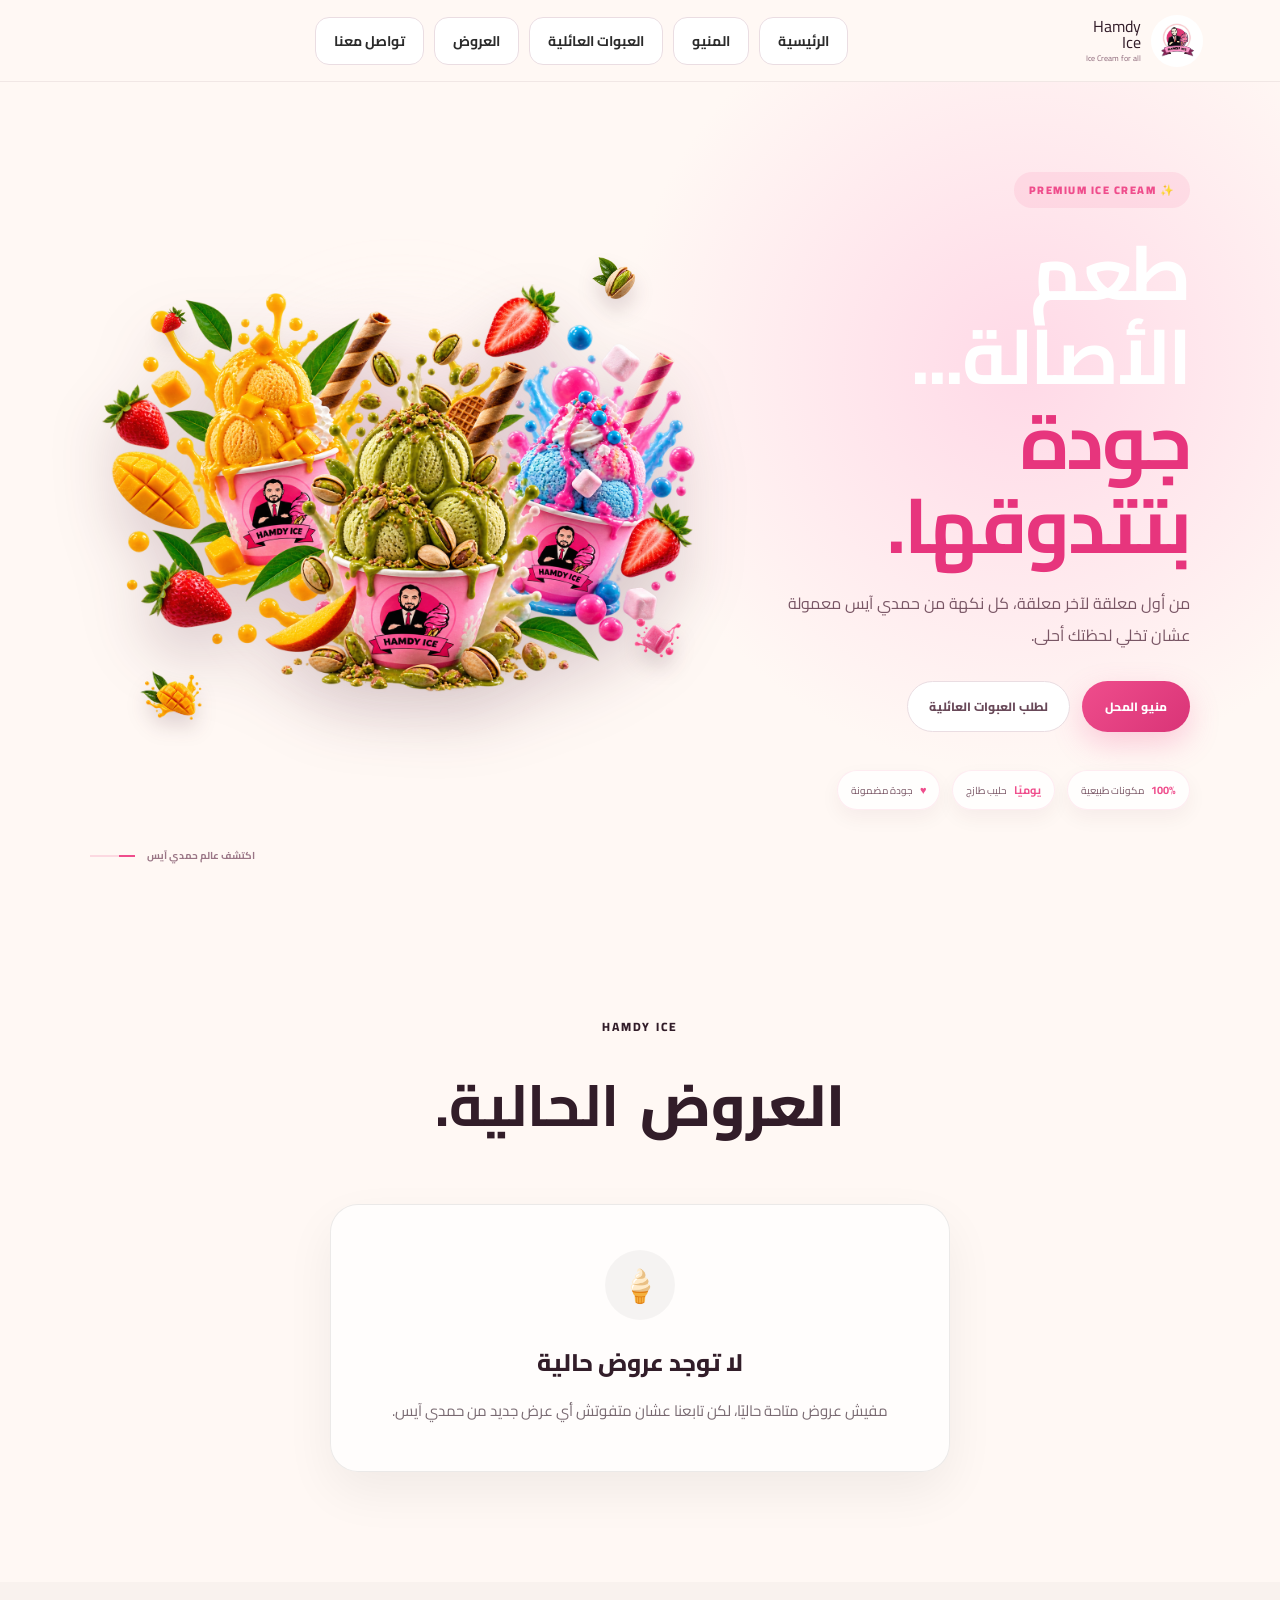
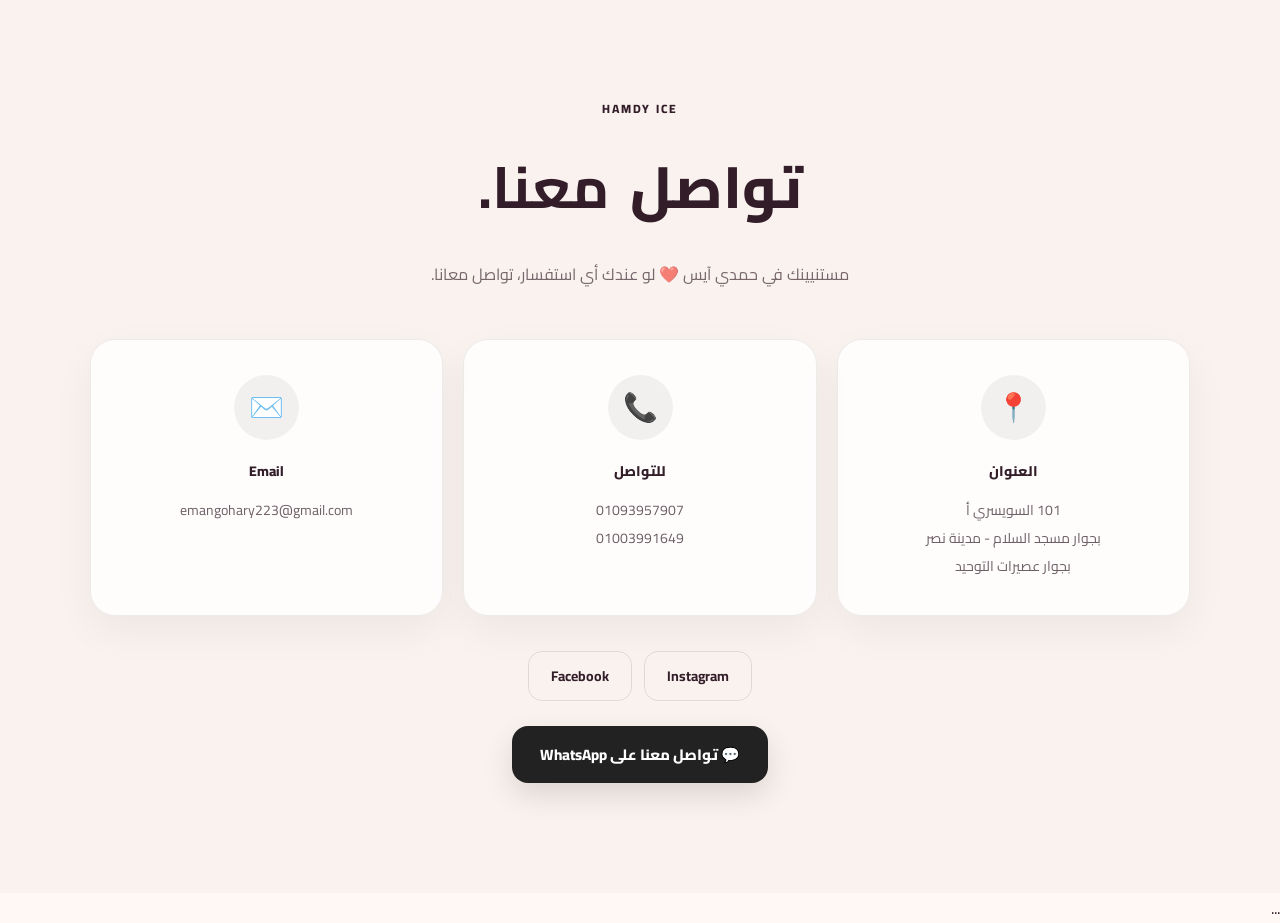
==== index.html @ 61a6bf8d "Add Hamdy Ice website" ====
<!DOCTYPE html>
<html lang="ar" dir="rtl">

<head>

    <meta charset="UTF-8">

    <meta name="viewport" content="width=device-width, initial-scale=1.0">

<title>Hamdy Ice | آيس كريم حمدي - طعم الأصالة وجودة بتتدوقها</title> 
    <link rel="preconnect" href="https://fonts.googleapis.com">

    <link rel="preconnect" href="https://fonts.gstatic.com" crossorigin>

    <link
        href="https://fonts.googleapis.com/css2?family=Cairo:wght@400;500;600;700;800;900&family=Pacifico&display=swap"
        rel="stylesheet"
    >
<link rel="stylesheet" href="style.css">

</head>


<body>

<header class="navbar">

    <a href="#" class="logo">

        <img src="images/logo.png" alt="Hamdy Ice Logo">

        <div class="logo-text">
            <span class="logo-hamdy">Hamdy</span>
            <span class="logo-ice">Ice</span>
            <small>Ice Cream for all</small>
        </div>

    </a>


    <nav class="nav-links">

    <a href="#home" class="btn-secondary">
        الرئيسية
    </a>

    <a href="./pages/menu.html" class="btn-secondary">
        المنيو
    </a>

    <a href="./pages/family.html" class="btn-secondary">
        العبوات العائلية
    </a>

    <a href="#offers" class="btn-secondary">
        العروض
    </a>

    <a href="#contact" class="btn-secondary">
        تواصل معنا
    </a>

</nav>


   

</header>
<section class="hero" id="home">

    <div class="hero-content">

        <span class="hero-tag">
            ✨ PREMIUM ICE CREAM
        </span>

        <h1>
            طعم الأصالة...
            <br>
            <span>جودة بتتدوقها.</span>
        </h1>

        <p>
            من أول معلقة لآخر معلقة،
            كل نكهة من حمدي آيس معمولة
            عشان تخلي لحظتك أحلى.
        </p>

        <div class="hero-buttons">

            <a href="./pages/menu.html" class="btn-primary">
              منيو المحل
                
            </a>

            <a href="pages/family.html" class="btn-secondary">
                لطلب العبوات العائلية
            </a>

        </div>

        <div class="hero-features">

            <div>
                <strong>100%</strong>
                <span>مكونات طبيعية</span>
            </div>

            <div>
                <strong>يوميًا</strong>
                <span>حليب طازج</span>
            </div>

            <div>
                <strong>♥</strong>
                <span>جودة مضمونة</span>
            </div>

        </div>

    </div>

<div class="scroll-indicator">

    <span>اكتشف عالم حمدي آيس</span>

    <div class="scroll-line">
        <div class="scroll-dot"></div>
    </div>

</div>
 <div class="hero-visual">

    <!-- Floating Fruits -->

    <img class="fruit fruit-f" src="images/hero/f.png" alt="Strawberry">

    <img class="fruit fruit-p" src="images/hero/p.png" alt="Pistachio">

    <img class="fruit fruit-b" src="images/hero/b.png" alt="Bubble Gum">

    <img class="fruit fruit-m" src="images/hero/m.png" alt="Mango">


    <div class="hero-product">

        <div class="hero-product-image">

            
            <img
                src="images/hero/ice.png"
                alt="Hamdy Ice Flavors"
            >

        </div>

    </div>

 </div>



</section>
<!-- =========================
     OFFERS
========================= -->

<section class="offers" id="offers">

    <div class="offers-content">

        <span class="section-tag">
            HAMDY ICE
        </span>

        <h2>
            العروض
            <strong>الحالية.</strong>
        </h2>

        <div class="no-offers">

            <div class="no-offers-icon">
                🍦
            </div>

            <h3>
                لا توجد عروض حالية
            </h3>

            <p>
                مفيش عروض متاحة حاليًا،
                لكن تابعنا عشان متفوتش أي عرض جديد من حمدي آيس.
            </p>

        </div>

    </div>

</section>
<!-- =========================
     CONTACT
========================= -->

<section class="contact" id="contact">

    <div class="contact-content">

        <span class="section-tag">
            HAMDY ICE
        </span>

        <h2>
            تواصل
            <strong>معنا.</strong>
        </h2>

        <p class="contact-intro">
            مستنيينك في حمدي آيس ❤️
            لو عندك أي استفسار، تواصل معانا.
        </p>


        <div class="contact-grid">


            <!-- ADDRESS -->

            <div class="contact-card">

                <div class="contact-icon">
                    📍
                </div>

                <span>
                    العنوان
                </span>

                <p>
                    101 السويسري أ
                    <br>
                    بجوار مسجد السلام - مدينة نصر
                    <br>
                    بجوار عصيرات التوحيد
                </p>

            </div>


            <!-- PHONE -->

            <div class="contact-card">

                <div class="contact-icon">
                    📞
                </div>

                <span>
                    للتواصل
                </span>

                <p>
                    <a href="tel:01093957907">
                        01093957907
                    </a>

                    <br>

                    <a href="tel:01003991649">
                        01003991649
                    </a>
                </p>

            </div>


            <!-- EMAIL -->

            <div class="contact-card">

                <div class="contact-icon">
                    ✉️
                </div>

                <span>
                    Email
                </span>

                <p>
                    <a href="mailto:emangohary223@gmail.com">
                        emangohary223@gmail.com
                    </a>
                </p>

            </div>


        </div>


        <!-- SOCIAL -->

        <div class="contact-social">

            <a
                href="https://www.instagram.com/h.i.c_eg"
                target="_blank"
                rel="noopener noreferrer">

                Instagram
            </a>

            <a
                href="https://www.facebook.com/profile.php?id=100076373982253"
                target="_blank"
                rel="noopener noreferrer">

                Facebook
            </a>

        </div>


        <!-- WHATSAPP -->

        <a
            href="https://wa.me/201093957907"
            target="_blank"
            rel="noopener noreferrer"
            class="contact-whatsapp">

            💬 تواصل معنا على WhatsApp

        </a>

    </div>

</section>
<footer>
    ...
</footer>

<script src="./js/main.js"></script>

</body>
</html>
---- style.css ----
/* =========================
   RESET
========================= */

* {
    margin: 0;
    padding: 0;
    box-sizing: border-box;
}

html {
    scroll-behavior: smooth;
}

body {
    font-family: "Cairo", sans-serif;
    background: #fff8f4;
    color: #321d29;
}

a {
    text-decoration: none;
    color: inherit;
}

button {
    font-family: inherit;
    cursor: pointer;
}


/* =========================
   COLORS
========================= */

:root {
    --pink: #ef4d8c;
    --light-pink: #ff83b3;
    --dark-pink: #d93477;
    --dark: #321d29;
    --cream: #fff8f4;
    --white: #ffffff;
}


/* =========================
   NAVBAR
========================= */

.navbar {
    height: 82px;

    padding: 0 6%;

    display: flex;
    align-items: center;
    justify-content: space-between;

    position: sticky;
    top: 0;

    z-index: 1000;

    background: rgba(255, 248, 244, 0.9);

    backdrop-filter: blur(18px);

    border-bottom: 1px solid rgba(80, 30, 50, 0.08);
}


/* LOGO */

.logo {
    display: flex;
    align-items: center;
    gap: 10px;
}

.logo img {
    width: 52px;
    height: 52px;

    object-fit: contain;

    border-radius: 50%;
}

.logo-text {
    display: flex;
    flex-direction: column;

    line-height: 1;
}

.logo-text .hamdy {
    font-size: 20px;
    font-weight: 900;
}

.logo-text .ice {
    font-family: "Pacifico", cursive;
    font-size: 21px;
    color: var(--pink);
}

.logo-text small {
    margin-top: 5px;

    font-size: 8px;

    color: #8d6878;
}


/* =========================
   NAVBAR LINKS
========================= */

.nav-links {
    display: flex;
    align-items: center;
    justify-content: center;
    gap: 10px;
    flex: 1;
    margin: 0 auto;
}

.nav-links a {
    position: relative;
    display: inline-flex;
    align-items: center;
    justify-content: center;

    padding: 10px 18px;

    color: #2b2b2b;
    text-decoration: none;

    font-size: 14px;
    font-weight: 700;

    border-radius: 14px;

    transition:
        color 0.3s ease,
        background 0.3s ease,
        transform 0.3s ease,
        box-shadow 0.3s ease;
}

/* Hover */

.nav-links a:hover {
    color: #ffffff;
    background: #2b2b2b;

    transform: translateY(-2px);

    box-shadow:
        0 8px 20px rgba(0, 0, 0, 0.12);
}

/* Active / Current */

.nav-links a.active {
    color: #ffffff;
    background: #2b2b2b;
}
/* BUTTON */

.menu-btn {
    display: flex;
    align-items: center;
    gap: 8px;

    padding: 12px 20px;

    border-radius: 999px;

    background: linear-gradient(
        135deg,
        var(--pink),
        var(--dark-pink)
    );

    color: white;

    font-size: 12px;

    font-weight: 800;

    box-shadow:
        0 10px 25px rgba(239, 77, 140, 0.25);

    transition: 0.3s ease;
}

.menu-btn:hover {
    transform: translateY(-2px);
}


/* =========================
   HERO
========================= */

.hero {
    min-height: calc(100vh - 82px);

    padding: 60px 7%;

    display: grid;

    grid-template-columns: 1fr 1fr;

    align-items: center;

    gap: 50px;

    position: relative;

    overflow: hidden;

    background:
        radial-gradient(
            circle at 80% 30%,
            #ffdce9,
            transparent 35%
        ),

        #fff8f4;
}


/* HERO CONTENT */




/* TITLE */


    .hero h1 {
    margin: 20px 0;

    font-size: clamp(48px, 6vw, 82px);

    line-height: 1.08;

    color: var(--dark);

    }

 .hero h1 span {
    color: #b9165b;
  

    letter-spacing: -2px;


 }

/* DESCRIPTION */

.hero-content > p {
    max-width: 550px;

    margin-bottom: 28px;

    color: #795665;

    font-size: 16px;

    line-height: 2;
}


/* BUTTONS */

.hero-buttons {
    display: flex;

    align-items: center;

    gap: 12px;
}

.btn-primary {
    display: flex;

    align-items: center;

    gap: 8px;

    padding: 13px 22px;

    border-radius: 999px;

    background:
        linear-gradient(
            135deg,
            var(--pink),
            var(--dark-pink)
        );

    color: white;

    font-size: 12px;

    font-weight: 800;

    box-shadow:
        0 12px 30px rgba(239, 77, 140, 0.25);

    transition: 0.3s ease;
}

.btn-primary:hover {
    transform: translateY(-3px);
}

.btn-secondary {
    padding: 12px 20px;

    border-radius: 999px;

    background: white;

    border: 1px solid rgba(80, 30, 50, 0.1);

    color: #684858;

    font-size: 12px;

    font-weight: 800;

    transition: 0.3s ease;
}

.btn-secondary:hover {
    border-color: var(--pink);

    color: var(--pink);
}


/* =========================
   FEATURES
========================= */

.hero-features {
    display: flex;

    gap: 12px;

    margin-top: 38px;
}

.hero-features div {
    display: flex;

    align-items: center;

    gap: 7px;

    padding: 9px 13px;

    border-radius: 999px;

    background: rgba(255, 255, 255, 0.75);

    border: 1px solid rgba(239, 77, 140, 0.1);

    box-shadow:
        0 10px 25px rgba(70, 25, 45, 0.05);

    color: #795665;

    font-size: 10px;
}

.hero-features strong {
    color: var(--pink);

    font-size: 11px;
}


/* =========================
   HERO 3D AREA
========================= */

.hero-visual {
    height: 620px;

    position: relative;

    display: flex;

    align-items: center;

    justify-content: center;

    overflow: hidden;

    border-radius:
        48% 52% 42% 58%
        /
        50% 42% 58% 50%;

    background:
        radial-gradient(
            circle,
            #ffffff,
            #ffe3ed 50%,
            #ffd2e1
        );

    box-shadow:
        inset 0 0 70px rgba(255, 255, 255, 0.9),

        0 35px 70px rgba(110, 35, 70, 0.12);
}


/* BADGE */

.hero-badge {
    position: absolute;

    top: 35px;

    right: 35px;

    z-index: 10;

    padding: 9px 15px;

    border-radius: 999px;

    background: white;

    color: #805268;

    font-size: 10px;

    font-weight: 800;

    box-shadow:
        0 15px 35px rgba(80, 20, 50, 0.1);
}


/* ICE CREAM */

.ice-cream-placeholder {
    font-size: 210px;

    filter:
        drop-shadow(
            0 30px 25px
            rgba(70, 25, 40, 0.2)
        );

    animation:
        floatingIceCream
        4s
        ease-in-out
        infinite;
        .fruit-f {
    width: 65px;
    top: 18%;
    left: 8%;
}
.fruit-p {
    width: 55px;
    top: 12%;
    right: 11%;
}

.fruit-b {
    width: 58px;
    bottom: 22%;
    right: 4%;
}

.fruit-m {
    width: 78px;
    bottom: 12%;
    left: 7%;
}
}

@keyframes floatingIceCream {

    0% {
        transform:
            translateY(0)
            rotate(-4deg);
    }

    50% {
        transform:
            translateY(-18px)
            rotate(4deg);
    }

    100% {
        transform:
            translateY(0)
            rotate(-4deg);
    }
}


/* CAPTION */

.visual-caption {
    position: absolute;

    bottom: 35px;

    left: 40px;

    display: flex;

    flex-direction: column;
}

.visual-caption span {
    font-family: "Pacifico", cursive;

    color: var(--pink);

    font-size: 24px;
}

.visual-caption strong {
    color: #6c4b5b;

    font-size: 10px;

    letter-spacing: 1px;
}
/* =========================
   MENU SECTION
========================= */

.menu-section {
    padding: 110px 7%;

    background: #ffffff;
}


/* عنوان القسم */

.section-title {
    text-align: center;

    max-width: 650px;

    margin: 0 auto 45px;
}

.section-title > span {
    display: block;

    margin-bottom: 10px;

    color: var(--pink);

    font-size: 11px;

    font-weight: 900;

    letter-spacing: 2px;
}

.section-title h2 {
    font-size: clamp(38px, 5vw, 60px);

    line-height: 1.2;

    color: var(--dark);
}

.section-title h2 em {
    font-style: normal;

    color: var(--pink);
}

.section-title p {
    margin-top: 12px;

    color: #896b78;

    font-size: 14px;
}


/* =========================
   CATEGORIES
========================= */

.categories {
    display: flex;

    justify-content: center;

    align-items: center;

    flex-wrap: wrap;

    gap: 10px;

    margin-bottom: 45px;
}

.categories button {
    padding: 10px 18px;

    border: 1px solid #eadde2;

    border-radius: 999px;

    background: #fff8f4;

    color: #765565;

    font-size: 12px;

    font-weight: 700;

    transition: 0.3s ease;
}

.categories button:hover,
.categories button.active {
    background: var(--pink);

    border-color: var(--pink);

    color: white;

    box-shadow:
        0 10px 25px rgba(239, 77, 140, 0.22);

    transform: translateY(-2px);
}


/* =========================
   PRODUCTS GRID
========================= */

.products {
    display: grid;

    grid-template-columns:
        repeat(4, 1fr);

    gap: 22px;
}


/* =========================
   PRODUCT CARD
========================= */

.product-card {
    position: relative;

    overflow: hidden;

    border-radius: 28px;

    background: #fff8f4;

    border: 1px solid rgba(100, 40, 65, 0.07);

    transition:
        transform 0.4s ease,
        box-shadow 0.4s ease;
}

.product-card:hover {
    transform: translateY(-10px);

    box-shadow:
        0 25px 50px rgba(70, 25, 45, 0.12);
}


/* =========================
   PRODUCT IMAGE
========================= */

.product-image {
    height: 260px;

    display: flex;

    align-items: center;

    justify-content: center;

    position: relative;

    overflow: hidden;

    background:
        radial-gradient(
            circle at center,
            #ffffff 0%,
            #ffe5ee 60%,
            #ffd5e3 100%
        );
}

.product-image::before {
    content: "";

    position: absolute;

    width: 170px;

    height: 170px;

    border-radius: 50%;

    background: rgba(255, 255, 255, 0.6);

    filter: blur(5px);
}

.product-image {
    font-size: 100px;
}

.product-card:hover .product-image {
    transform: scale(1.02);
}


/* =========================
   PRODUCT INFO
========================= */

.product-info {
    padding: 22px;
}

.product-info small {
    color: var(--pink);

    font-size: 9px;

    font-weight: 900;

    letter-spacing: 1.5px;
}

.product-info h3 {
    margin: 5px 0 12px;

    font-size: 20px;

    color: var(--dark);
}

.product-info > strong {
    display: flex;

    align-items: baseline;

    gap: 4px;

    color: var(--pink);

    font-size: 22px;

    font-weight: 900;
}

.product-info > strong span {
    font-size: 10px;

    color: #987582;
}


.hero h1 {
    color: white !important;
}
/* =========================
   HERO SECTION
========================= */

.hero {
    min-height: calc(100vh - 82px);

    padding: 70px 7%;

    display: grid;

    grid-template-columns: 1fr 1fr;

    align-items: center;

    gap: 60px;

    background:
        radial-gradient(
            circle at 80% 35%,
            #ffd9e7 0%,
            transparent 35%
        ),
        #fff8f4;

    overflow: hidden;
}


/* =========================
   HERO CONTENT
========================= */

.hero-content {
    max-width: 620px;
}


.hero-tag {
    display: inline-block;

    padding: 8px 15px;

    border-radius: 50px;

    background: rgba(239, 77, 140, 0.1);

    color: var(--pink);

    font-size: 11px;

    font-weight: 900;

    letter-spacing: 1.5px;
}


/* =========================
   HERO TITLE
========================= */

.hero h1 {
    margin-top: 22px;
    margin-bottom: 20px;

    font-size: clamp(48px, 6vw, 82px);

    line-height: 1.1;

    color: var(--dark);

    letter-spacing: -2px;
}


.hero h1 span {
    color: var(--pink);
}


/* =========================
   HERO TEXT
========================= */

.hero-content > p {
    max-width: 520px;

    margin-bottom: 30px;

    color: #795665;

    font-size: 16px;

    line-height: 2;
}


/* =========================
   HERO BUTTONS
========================= */

.hero-buttons {
    display: flex;

    align-items: center;

    gap: 12px;
}


.btn-primary {
    display: flex;

    align-items: center;

    gap: 10px;

    padding: 14px 23px;

    border-radius: 50px;

    background:
        linear-gradient(
            135deg,
            var(--pink),
            var(--dark-pink)
        );

    color: white;

    font-size: 12px;

    font-weight: 800;

    box-shadow:
        0 12px 30px rgba(239, 77, 140, 0.25);

    transition: 0.3s ease;
}


.btn-primary:hover {
    transform: translateY(-3px);

    box-shadow:
        0 18px 35px rgba(239, 77, 140, 0.35);
}


.btn-secondary {
    padding: 13px 21px;

    border-radius: 50px;

    background: white;

    border: 1px solid #eadde2;

    color: #684858;

    font-size: 12px;

    font-weight: 800;

    transition: 0.3s ease;
}


.btn-secondary:hover {
    border-color: var(--pink);

    color: var(--pink);
}


/* =========================
   HERO FEATURES
========================= */

.hero-features {
    display: flex;

    gap: 12px;

    margin-top: 38px;
}


.hero-features div {
    display: flex;

    align-items: center;

    gap: 7px;

    padding: 9px 13px;

    border-radius: 50px;

    background: rgba(255, 255, 255, 0.8);

    border: 1px solid rgba(239, 77, 140, 0.1);

    box-shadow:
        0 8px 20px rgba(70, 25, 45, 0.05);

    color: #795665;

    font-size: 10px;
}


.hero-features strong {
    color: var(--pink);

    font-size: 11px;
}


/* =========================
   HERO VISUAL
========================= */

.hero-visual {
    min-height: 600px;

    position: relative;

    display: flex;

    align-items: center;

    justify-content: center;

    overflow: hidden;

    border-radius:
        48% 52% 42% 58%
        /
        50% 42% 58% 50%;

    background:
        radial-gradient(
            circle,
            #ffffff 0%,
            #ffe5ef 50%,
            #ffd3e2 100%
        );

    box-shadow:
        inset 0 0 80px rgba(255, 255, 255, 0.9),

        0 30px 70px rgba(110, 35, 70, 0.12);
}


/* =========================
   BADGE
========================= */

.hero-badge {
    position: absolute;

    top: 35px;

    right: 35px;

    padding: 10px 16px;

    border-radius: 50px;

    background: white;

    color: #805268;

    font-size: 10px;

    font-weight: 800;

    box-shadow:
        0 15px 35px rgba(80, 20, 50, 0.1);
}


/* =========================
   ICE CREAM PLACEHOLDER
========================= */

.ice-cream-placeholder {
    font-size: 210px;

    filter:
        drop-shadow(
            0 30px 25px
            rgba(70, 25, 40, 0.2)
        );

    animation:
        floatingIceCream
        4s
        ease-in-out
        infinite;
}


@keyframes floatingIceCream {

    0% {
        transform:
            translateY(0)
            rotate(-4deg);
    }

    50% {
        transform:
            translateY(-18px)
            rotate(4deg);
    }

    100% {
        transform:
            translateY(0)
            rotate(-4deg);
    }

}


/* =========================
   VISUAL CAPTION
========================= */

.visual-caption {
    position: absolute;

    bottom: 35px;

    left: 40px;

    display: flex;

    flex-direction: column;
}


.visual-caption span {
    font-family: "Pacifico", cursive;

    color: var(--pink);

    font-size: 24px;
}


.visual-caption strong {
    margin-top: 3px;

    color: #6c4b5b;

    font-size: 10px;

    letter-spacing: 1px;
}

/* =========================
   HERO RESPONSIVE
========================= */

@media (max-width: 900px) {

    .hero {
        grid-template-columns: 1fr;
        text-align: center;
        padding: 60px 5%;
    }

    .hero-content {
        max-width: 100%;
    }

    .hero-content > p {
        margin-left: auto;
        margin-right: auto;
    }

    .hero-buttons {
        justify-content: center;
    }

    .hero-features {
        justify-content: center;
        flex-wrap: wrap;
    }

    .hero-visual {
        min-height: 500px;
        width: 100%;
    }
}


@media (max-width: 600px) {

    .hero {
        padding: 45px 20px;
    }

    .hero h1 {
        font-size: 45px;
        letter-spacing: -1px;
    }

    .hero-content > p {
        font-size: 14px;
    }

    .hero-buttons {
        flex-direction: column;
    }

    .btn-primary,
    .btn-secondary {
        width: 100%;
        justify-content: center;
        text-align: center;
    }

    .hero-visual {
        min-height: 400px;
    }

    .ice-cream-placeholder {
        font-size: 150px;
    }

}
/* =========================
   HERO IMAGE
========================= */

.ice-cream-placeholder {
    width: 100%;
    max-width: 620px;
    height: 620px;

    display: flex;
    align-items: center;
    justify-content: center;

    animation: floatingIceCream 4s ease-in-out infinite;
}

.ice-cream-placeholder img {
    width: 100%;
    height: 100%;

    object-fit: contain;

    filter: drop-shadow(
        0 30px 35px rgba(80, 20, 50, 0.22)
    );
}


/* =========================
   HERO TITLE FIX
========================= */

.hero h1 {
    color: #351d2b;
}

.hero h1 span {
    color: #e7357d;
}


/* =========================
   MOBILE
========================= */

@media (max-width: 900px) {

    .ice-cream-placeholder {
        width: 90%;
        max-width: 500px;
        height: 500px;
    }

}

@media (max-width: 600px) {

    .ice-cream-placeholder {
        width: 100%;
        height: 400px;
    }

}

/* =========================
   PREMIUM 3D PRODUCT
========================= */

.hero-visual {
    position: relative;

    min-height: 620px;

    display: flex;
    align-items: center;
    justify-content: center;

    overflow: visible;

    background: transparent !important;

    border-radius: 0 !important;

    box-shadow: none !important;

    perspective: 1200px;
}


/* 3D STAGE */

.product-stage {
    position: relative;

    width: 560px;
    height: 560px;

    display: flex;
    align-items: center;
    justify-content: center;

    transform-style: preserve-3d;
}


/* GLOW */

.product-glow {
    position: absolute;

    width: 430px;
    height: 430px;

    border-radius: 50%;

    background:
        radial-gradient(
            circle,
            rgba(255, 79, 145, 0.35),
            rgba(255, 190, 215, 0.18) 45%,
            transparent 70%
        );

    filter: blur(20px);

    transform: translateZ(-100px);

    animation: glowPulse 4s ease-in-out infinite;
}


@keyframes glowPulse {

    0%, 100% {
        transform:
            translateZ(-100px)
            scale(0.95);
        opacity: 0.7;
    }

    50% {
        transform:
            translateZ(-100px)
            scale(1.08);
        opacity: 1;
    }

}


/* PRODUCT */

.product-card {
    position: relative;

    width: 500px;
    height: 500px;

    display: flex;
    align-items: center;
    justify-content: center;

    transform-style: preserve-3d;

    transition:
        transform 0.15s ease-out;

    will-change: transform;

    z-index: 3;
}


.product-card img {
    width: 100%;
    height: 100%;

    object-fit: contain;

    display: block;

    transform:
        translateZ(40px);

    filter:
        drop-shadow(
            0 35px 25px
            rgba(55, 15, 35, 0.25)
        );

    animation:
        productFloat
        5s
        ease-in-out
        infinite;
}


@keyframes productFloat {

    0%, 100% {
        transform:
            translateZ(40px)
            translateY(0);
    }

    50% {
        transform:
            translateZ(70px)
            translateY(-14px);
    }

}


/* FLOOR SHADOW */

.product-shadow {
    position: absolute;

    bottom: 35px;

    width: 300px;
    height: 45px;

    background:
        radial-gradient(
            ellipse,
            rgba(55, 15, 35, 0.25),
            transparent 70%
        );

    filter: blur(10px);

    transform:
        translateZ(-80px);

    animation: shadowFloat 5s ease-in-out infinite;
}


@keyframes shadowFloat {

    0%, 100% {
        transform:
            translateZ(-80px)
            scale(1);
        opacity: 0.7;
    }

    50% {
        transform:
            translateZ(-80px)
            scale(0.8);
        opacity: 0.35;
    }

}


/* BADGE */

.hero-badge {
    z-index: 10;

    top: 45px;
    right: 35px;

    transform: translateZ(120px);
}


/* CAPTION */

.visual-caption {
    z-index: 10;

    bottom: 25px;
    left: 40px;

    transform: translateZ(100px);
}


/* MOBILE */

@media (max-width: 900px) {

    .hero-visual {
        min-height: 560px;
    }

    .product-stage {
        width: 500px;
        height: 500px;
    }

    .product-card {
        width: 450px;
        height: 450px;
    }

}


@media (max-width: 600px) {

    .hero-visual {
        min-height: 450px;
    }

    .product-stage {
        width: 390px;
        height: 390px;
    }

    .product-card {
        width: 350px;
        height: 350px;
    }

}
/* =========================
   CLEAN PREMIUM HERO
========================= */

.hero-visual {
    position: relative;
    min-height: 650px;

    display: flex;
    align-items: center;
    justify-content: center;

    background: transparent !important;
    border: none !important;
    box-shadow: none !important;

    overflow: visible;
}


.hero-product {
    width: 620px;
    height: 620px;

    display: flex;
    align-items: center;
    justify-content: center;

    position: relative;

    transform-style: preserve-3d;

    transition: transform 0.15s ease-out;
}

.hero-product img {
    width: 100%;
    height: 100%;

    object-fit: contain;

    display: block;

    transform-style: preserve-3d;

    animation: imageFloat 5s ease-in-out infinite;

    filter:
        drop-shadow(
            0 25px 25px
            rgba(70, 20, 45, 0.18)
        )
        drop-shadow(
            0 5px 10px
            rgba(239, 77, 140, 0.08)
        );

    pointer-events: none;
}

@keyframes imageFloat {

    0%,
    100% {
        transform: translateY(0);
    }

    50% {
        transform: translateY(-14px);
    }
}

/* MOBILE */

@media (max-width: 900px) {

    .hero-visual {
        min-height: 520px;
    }

    .hero-product {
        width: 500px;
        height: 500px;
    }

}

@media (max-width: 600px) {

    .hero-visual {
        min-height: 420px;
    }

    .hero-product {
        width: 390px;
        height: 390px;
    }

}
/* =========================
   HERO PRODUCT FINAL
========================= */

.hero-visual {
    position: relative;
    min-height: 620px;

    display: flex;
    align-items: center;
    justify-content: center;

    background: transparent;
    overflow: visible;
}

/* =========================
   HERO 3D PRODUCT
========================= */

.hero-product {
    width: 620px;
    height: 620px;

    display: flex;
    align-items: center;
    justify-content: center;

    position: relative;

    transform-style: preserve-3d;

    transition: transform 0.18s ease-out;
}


.hero-product-image {
    width: 100%;
    height: 100%;

    display: flex;
    align-items: center;
    justify-content: center;

    animation: imageFloat 5s ease-in-out infinite;
}


.hero-product-image img {
    width: 100%;
    height: 100%;

    object-fit: contain;

    display: block;

    pointer-events: none;

    filter:
        drop-shadow(
            0 28px 30px rgba(70, 20, 45, 0.20)
        );
}


@keyframes imageFloat {

    0%,
    100% {
        transform: translateY(0);
    }

    50% {
        transform: translateY(-14px);
    }

}


/* Glow خلف المنتج */

.hero-product::before {
    content: "";

    position: absolute;

    width: 430px;
    height: 430px;

    border-radius: 50%;

    background:
        radial-gradient(
            circle,
            rgba(255, 101, 160, 0.22),
            rgba(255, 220, 235, 0.12) 45%,
            transparent 72%
        );

    filter: blur(30px);

    z-index: -1;
}


/* Floating Animation */

@keyframes heroProductFloat {

    0%,
    100% {
        transform: translateY(0);
    }

    50% {
        transform: translateY(-14px);
    }

}


/* =========================
   MOBILE
========================= */

@media (max-width: 900px) {

    .hero-product {
        width: 520px;
        height: 520px;
    }

}

@media (max-width: 600px) {

    .hero-product {
        width: 390px;
        height: 390px;
    }

}
/* =========================
   FLOATING DECORATIONS
========================= */

.hero-visual {
    position: relative;
}


/* الشكل الأساسي */

.floating-decoration {
    position: absolute;

    z-index: 2;

    pointer-events: none;

    user-select: none;

    will-change: transform;
}


/* Mango */

.deco-1 {
    top: 15%;
    left: 8%;

    font-size: 42px;

    animation:
        decoFloat1
        5s
        ease-in-out
        infinite;
}


/* Strawberry */

.deco-2 {
    top: 55%;
    right: 6%;

    font-size: 38px;

    animation:
        decoFloat2
        6s
        ease-in-out
        infinite;
}


/* Chocolate */

.deco-3 {
    bottom: 15%;
    left: 12%;

    font-size: 34px;

    animation:
        decoFloat3
        5.5s
        ease-in-out
        infinite;
}


/* Sparkle */

.deco-4 {
    top: 30%;
    right: 14%;

    font-size: 28px;

    animation:
        sparkleFloat
        3s
        ease-in-out
        infinite;
}


/* دائرة ضوء */

.deco-5 {
    width: 90px;
    height: 90px;

    top: 12%;
    right: 28%;

    border-radius: 50%;

    background:
        radial-gradient(
            circle,
            rgba(255, 120, 175, 0.3),
            transparent 70%
        );

    filter: blur(4px);

    animation:
        softGlow
        4s
        ease-in-out
        infinite;
}


/* =========================
   ANIMATIONS
========================= */

@keyframes decoFloat1 {

    0%,
    100% {
        transform:
            translate3d(0, 0, 0)
            rotate(0deg);
    }

    50% {
        transform:
            translate3d(0, -18px, 30px)
            rotate(10deg);
    }

}


@keyframes decoFloat2 {

    0%,
    100% {
        transform:
            translate3d(0, 0, 0)
            rotate(0deg);
    }

    50% {
        transform:
            translate3d(8px, -22px, 20px)
            rotate(-12deg);
    }

}


@keyframes decoFloat3 {

    0%,
    100% {
        transform:
            translate3d(0, 0, 0)
            rotate(0deg);
    }

    50% {
        transform:
            translate3d(-10px, -16px, 25px)
            rotate(8deg);
    }

}


@keyframes sparkleFloat {

    0%,
    100% {
        transform:
            scale(1)
            rotate(0deg);
        opacity: 0.55;
    }

    50% {
        transform:
            scale(1.3)
            rotate(25deg);
        opacity: 1;
    }

}


@keyframes softGlow {

    0%,
    100% {
        transform: scale(0.85);
        opacity: 0.4;
    }

    50% {
        transform: scale(1.15);
        opacity: 0.8;
    }

}


/* =========================
   MOBILE
========================= */

@media (max-width: 600px) {

    .deco-1 {
        font-size: 30px;
        left: 2%;
    }

    .deco-2 {
        font-size: 28px;
        right: 2%;
    }

    .deco-3 {
        font-size: 25px;
    }

    .deco-4 {
        font-size: 22px;
    }

    .deco-5 {
        width: 60px;
        height: 60px;
    }

}
/* =========================
   HERO FLOATING FRUITS
========================= */

.hero-visual {
    position: relative;
    overflow: visible;
}


/* كل العناصر الطايرة */

.fruit {
    position: absolute;

    object-fit: contain;

    pointer-events: none;

    user-select: none;

    z-index: 2;

    transition: transform 0.2s ease-out;

    filter:
        drop-shadow(
            0 12px 10px rgba(60, 20, 40, 0.16)
        );
}


/* فراولة */

.fruit-f {
    width: 65px;

    top: 18%;
    left: 8%;

    animation:
        fruitFloatF
        5s
        ease-in-out
        infinite;
}


/* بيستاشيو */

.fruit-p {
    width: 55px;

    top: 12%;
    right: 11%;

    animation:
        fruitFloatP
        5.5s
        ease-in-out
        infinite;
}


/* لبان */

.fruit-b {
    width: 58px;

    bottom: 22%;
    right: 4%;

    animation:
        fruitFloatB
        6s
        ease-in-out
        infinite;
}


/* مانجا */

.fruit-m {
    width: 78px;

    bottom: 12%;
    left: 7%;

    animation:
        fruitFloatM
        5.8s
        ease-in-out
        infinite;
}


/* =========================
   ANIMATIONS
========================= */

@keyframes fruitFloatF {

    0%,
    100% {
        transform:
            translate3d(0, 0, 0)
            rotate(-8deg);
    }

    50% {
        transform:
            translate3d(8px, -18px, 30px)
            rotate(8deg);
    }

}


@keyframes fruitFloatP {

    0%,
    100% {
        transform:
            translate3d(0, 0, 0)
            rotate(5deg);
    }

    50% {
        transform:
            translate3d(-10px, -15px, 35px)
            rotate(-8deg);
    }

}


@keyframes fruitFloatB {

    0%,
    100% {
        transform:
            translate3d(0, 0, 0)
            rotate(-5deg);
    }

    50% {
        transform:
            translate3d(-8px, -20px, 25px)
            rotate(7deg);
    }

}


@keyframes fruitFloatM {

    0%,
    100% {
        transform:
            translate3d(0, 0, 0)
            rotate(8deg);
    }

    50% {
        transform:
            translate3d(10px, -16px, 30px)
            rotate(-6deg);
    }

}


/* =========================
   MOBILE
========================= */

@media (max-width: 600px) {

    .fruit-f {
        width: 42px;
    }

    .fruit-p {
        width: 38px;
    }

    .fruit-b {
        width: 40px;
    }

    .fruit-m {
        width: 48px;
    }

}
/* =========================
   SCROLL INDICATOR
========================= */

.hero {
    position: relative;
}

.scroll-indicator {
    position: absolute;

    bottom: 35px;
    left: 7%;

    display: flex;
    align-items: center;
    gap: 12px;

    color: #9a7686;

    font-size: 10px;

    font-weight: 700;

    z-index: 5;
}

.scroll-line {
    width: 45px;
    height: 2px;

    position: relative;

    background: rgba(239, 77, 140, 0.18);

    overflow: hidden;
}

.scroll-dot {
    width: 16px;
    height: 2px;

    position: absolute;
    right: 0;
    top: 0;

    background: var(--pink);

    animation: scrollMove 2s ease-in-out infinite;
}

@keyframes scrollMove {

    0% {
        right: 100%;
    }

    50% {
        right: 0;
    }

    100% {
        right: -100%;
    }
}

@media (max-width: 600px) {

    .scroll-indicator {
        display: none;
    }

}
#flavorTypeSelector {
    display: none;
}
/* =========================
   OFFERS SECTION
========================= */

.offers {
    padding: 110px 6%;
    min-height: 500px;

    display: flex;
    align-items: center;
    justify-content: center;

    text-align: center;
}

.offers-content {
    width: 100%;
    max-width: 900px;
    margin: 0 auto;
}

.offers .section-tag {
    display: inline-block;
    margin-bottom: 12px;

    font-size: 12px;
    font-weight: 800;
    letter-spacing: 2px;
}

.offers h2 {
    margin: 0 0 45px;

    font-size: clamp(34px, 5vw, 58px);
    font-weight: 800;
}

.offers h2 strong {
    display: inline-block;
    margin-right: 8px;
}


/* =========================
   NO OFFERS
========================= */

.no-offers {
    max-width: 620px;
    margin: 0 auto;
    padding: 45px 30px;

    border: 1px solid rgba(0, 0, 0, 0.08);
    border-radius: 28px;

    background: rgba(255, 255, 255, 0.7);

    box-shadow:
        0 20px 50px rgba(0, 0, 0, 0.06);

    transition:
        transform 0.3s ease,
        box-shadow 0.3s ease;
}

.no-offers:hover {
    transform: translateY(-5px);

    box-shadow:
        0 25px 60px rgba(0, 0, 0, 0.09);
}


/* Icon */

.no-offers-icon {
    width: 70px;
    height: 70px;

    margin: 0 auto 20px;

    display: flex;
    align-items: center;
    justify-content: center;

    border-radius: 50%;

    font-size: 32px;

    background: rgba(0, 0, 0, 0.04);
}


/* Title */

.no-offers h3 {
    margin: 0 0 12px;

    font-size: 24px;
    font-weight: 800;
}


/* Description */

.no-offers p {
    max-width: 500px;
    margin: 0 auto;

    line-height: 1.9;

    font-size: 15px;
    opacity: 0.65;
}


/* =========================
   MOBILE
========================= */

@media (max-width: 700px) {

    .offers {
        padding: 80px 20px;
    }

    .no-offers {
        padding: 35px 22px;
        border-radius: 22px;
    }

    .no-offers h3 {
        font-size: 21px;
    }

    .no-offers p {
        font-size: 14px;
    }

}
/* =========================
   CONTACT SECTION
========================= */

.contact {
    padding: 110px 6%;
    background: rgba(0, 0, 0, 0.025);
    text-align: center;
}

.contact-content {
    max-width: 1100px;
    margin: 0 auto;
}

.contact .section-tag {
    display: inline-block;
    margin-bottom: 12px;

    font-size: 12px;
    font-weight: 800;
    letter-spacing: 2px;
}

.contact h2 {
    margin: 0 0 18px;

    font-size: clamp(36px, 5vw, 58px);
    font-weight: 800;
}

.contact h2 strong {
    margin-right: 8px;
}

.contact-intro {
    max-width: 600px;
    margin: 0 auto 50px;

    font-size: 16px;
    line-height: 1.9;
    opacity: 0.65;
}


/* =========================
   CONTACT CARDS
========================= */

.contact-grid {
    display: grid;
    grid-template-columns: repeat(3, 1fr);
    gap: 20px;

    margin-bottom: 35px;
}

.contact-card {
    padding: 35px 25px;

    background: rgba(255, 255, 255, 0.8);

    border: 1px solid rgba(0, 0, 0, 0.07);
    border-radius: 25px;

    box-shadow:
        0 15px 40px rgba(0, 0, 0, 0.05);

    transition:
        transform 0.3s ease,
        box-shadow 0.3s ease;
}

.contact-card:hover {
    transform: translateY(-6px);

    box-shadow:
        0 22px 50px rgba(0, 0, 0, 0.09);
}

.contact-icon {
    width: 65px;
    height: 65px;

    margin: 0 auto 18px;

    display: flex;
    align-items: center;
    justify-content: center;

    border-radius: 50%;

    background: rgba(0, 0, 0, 0.05);

    font-size: 28px;
}

.contact-card > span {
    display: block;

    margin-bottom: 12px;

    font-size: 14px;
    font-weight: 800;
}

.contact-card p {
    margin: 0;

    line-height: 2;

    font-size: 14px;
    opacity: 0.7;
}

.contact-card a {
    color: inherit;
    text-decoration: none;

    transition: opacity 0.3s ease;
}

.contact-card a:hover {
    opacity: 0.55;
}


/* =========================
   SOCIAL LINKS
========================= */

.contact-social {
    display: flex;
    justify-content: center;
    align-items: center;

    gap: 12px;

    margin-bottom: 25px;
}

.contact-social a {
    padding: 11px 22px;

    color: inherit;
    text-decoration: none;

    border: 1px solid rgba(0, 0, 0, 0.1);
    border-radius: 14px;

    font-size: 14px;
    font-weight: 700;

    transition:
        background 0.3s ease,
        color 0.3s ease,
        transform 0.3s ease;
}

.contact-social a:hover {
    color: white;
    background: #222;

    transform: translateY(-2px);
}


/* =========================
   WHATSAPP
========================= */

.contact-whatsapp {
    display: inline-flex;
    align-items: center;
    justify-content: center;

    padding: 14px 28px;

    color: white;
    background: #222;

    border-radius: 16px;

    text-decoration: none;

    font-size: 15px;
    font-weight: 800;

    box-shadow:
        0 12px 30px rgba(0, 0, 0, 0.12);

    transition:
        transform 0.3s ease,
        box-shadow 0.3s ease;
}

.contact-whatsapp:hover {
    transform: translateY(-3px);

    box-shadow:
        0 18px 40px rgba(0, 0, 0, 0.16);
}


/* =========================
   MOBILE
========================= */

@media (max-width: 800px) {

    .contact {
        padding: 80px 20px;
    }

    .contact-grid {
        grid-template-columns: 1fr;
    }

    .contact-card {
        padding: 30px 22px;
    }

    .contact-social {
        flex-wrap: wrap;
    }

    .contact-whatsapp {
        width: 100%;
        box-sizing: border-box;
    }
}
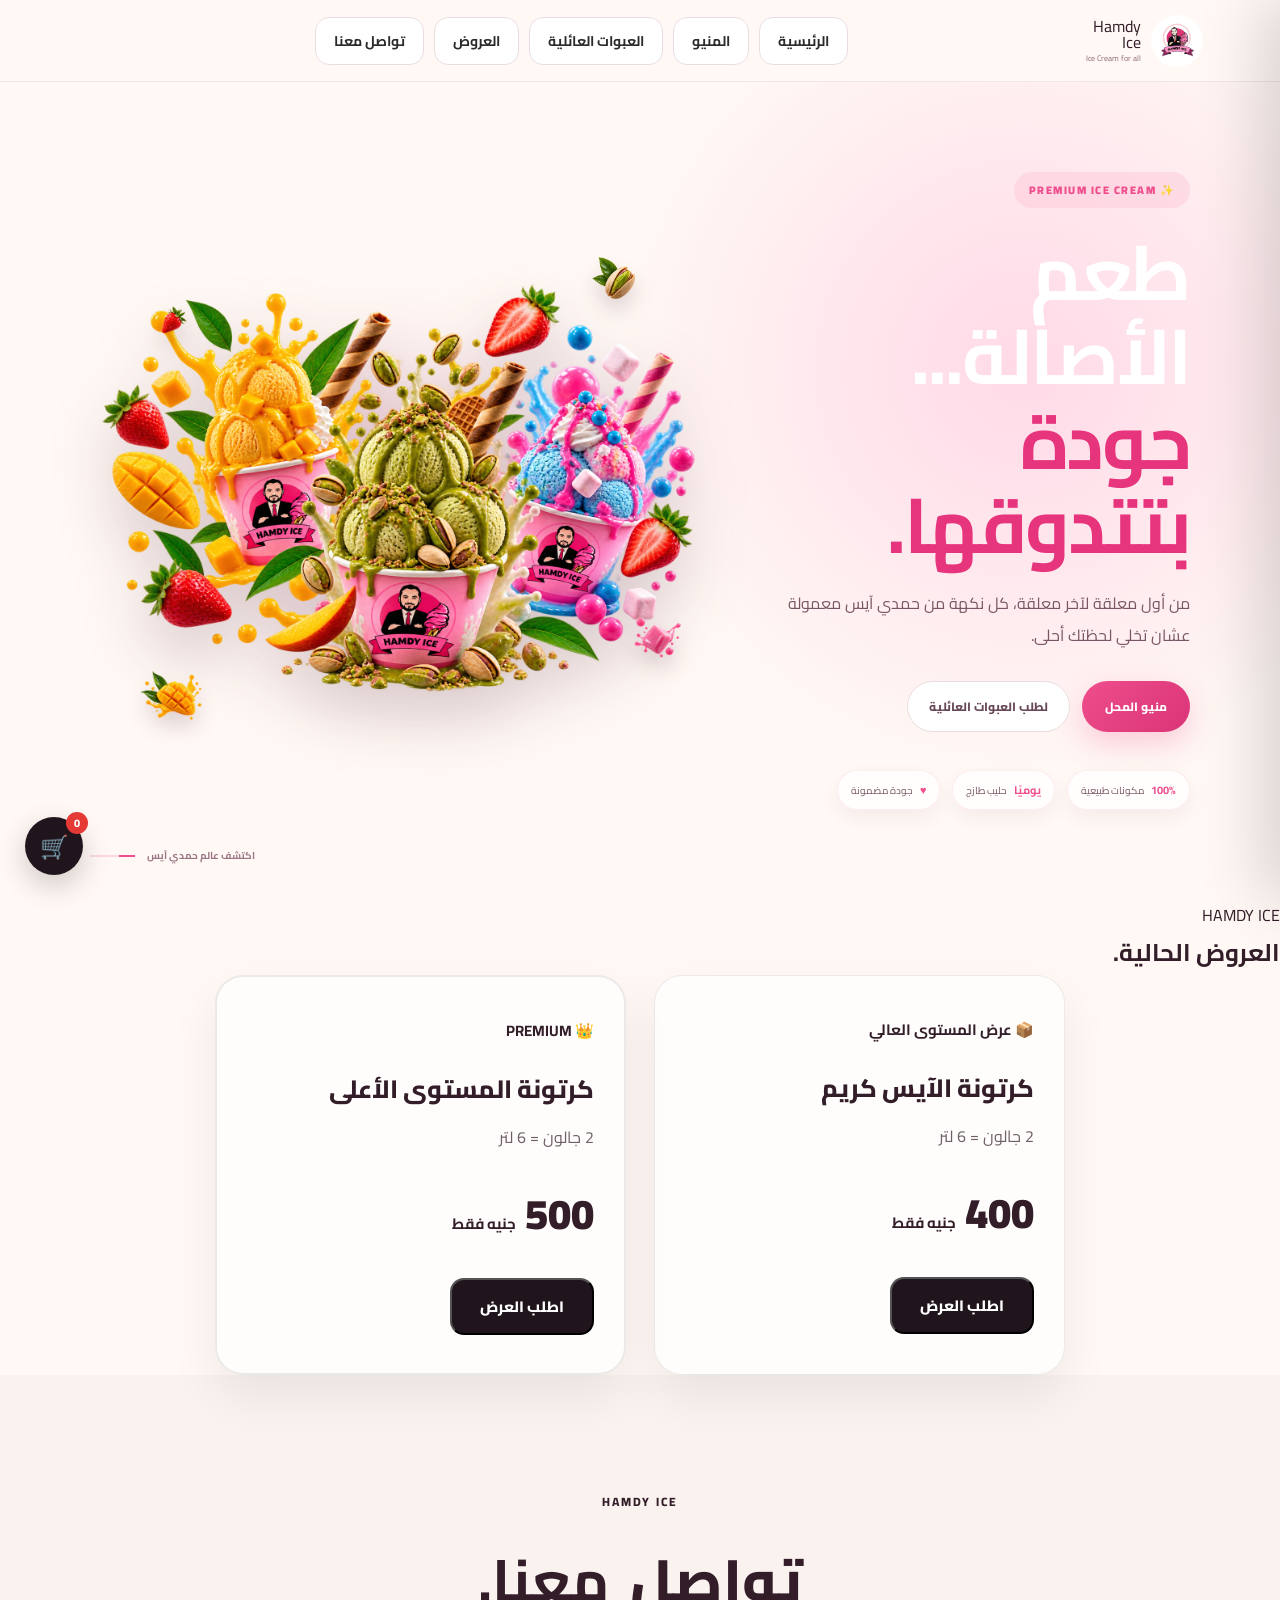
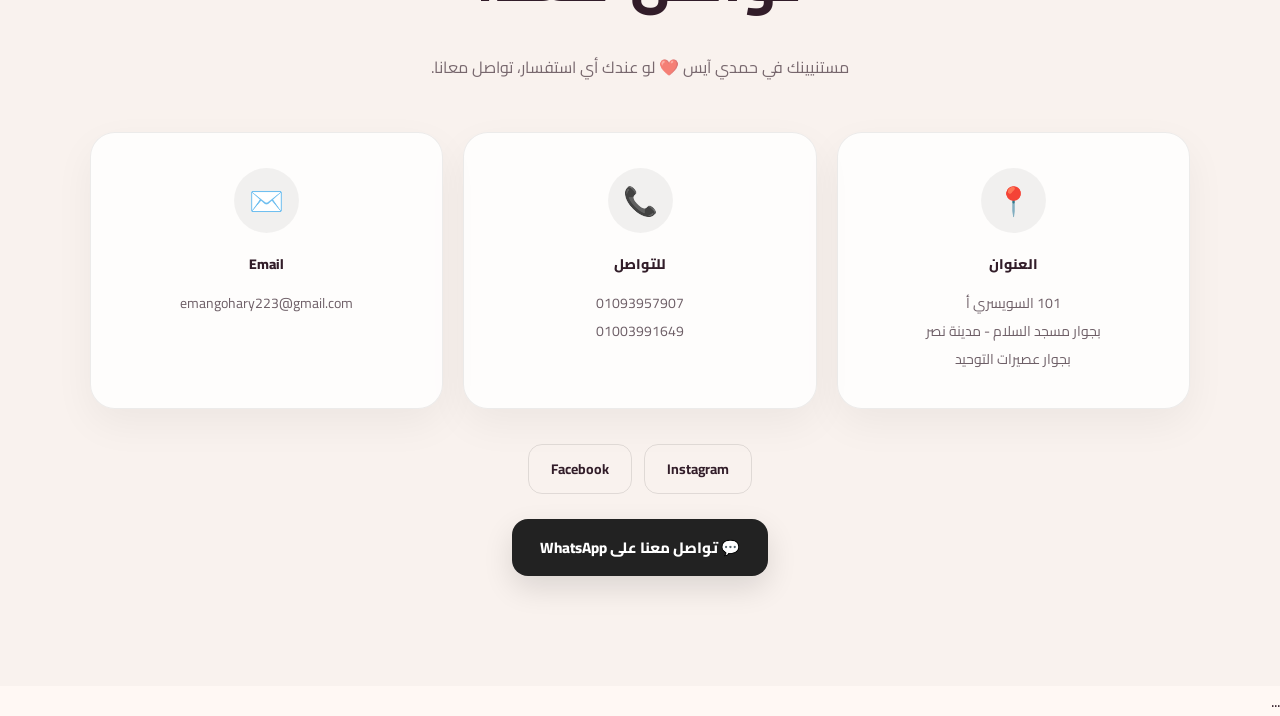
==== commit 6bbe8c00: "Add offers cart and flavor selection" ====
--- a/index.html
+++ b/index.html
@@ -178,20 +178,48 @@
             <strong>الحالية.</strong>
         </h2>
 
-        <div class="no-offers">
-
-            <div class="no-offers-icon">
-                🍦
-            </div>
-
-            <h3>
-                لا توجد عروض حالية
-            </h3>
-
-            <p>
-                مفيش عروض متاحة حاليًا،
-                لكن تابعنا عشان متفوتش أي عرض جديد من حمدي آيس.
-            </p>
+        <div class="offers-grid">
+
+            <div class="offer-card">
+                <span class="offer-badge">📦 عرض المستوى العالي</span>
+
+                <h3>
+                    كرتونة الآيس كريم
+                </h3>
+
+                <p>
+                    2 جالون = 6 لتر
+                </p>
+
+                <div class="offer-price">
+                    400 <small>جنيه فقط</small>
+                </div>
+
+                <button class="offer-btn" data-offer-type="basic" data-offer-price="400">
+    اطلب العرض
+</button>
+            </div>
+
+
+            <div class="offer-card premium-offer">
+                <span class="offer-badge">👑 PREMIUM</span>
+
+                <h3>
+                    كرتونة المستوى الأعلى
+                </h3>
+
+                <p>
+                    2 جالون = 6 لتر
+                </p>
+
+                <div class="offer-price">
+                    500 <small>جنيه فقط</small>
+                </div>
+
+                <button class="offer-btn" data-offer-type="premium" data-offer-price="500">
+    اطلب العرض
+</button>
+            </div>
 
         </div>
 
@@ -336,6 +364,237 @@
     </div>
 
 </section>
+<!-- =========================
+     OFFER FLAVOR MODAL
+========================= -->
+
+<div class="flavor-modal" id="offerFlavorModal">
+
+    <div class="flavor-modal-content">
+
+        <button
+            class="close-flavor-modal"
+            id="closeOfferFlavorModal"
+            type="button">
+            ×
+        </button>
+
+        <span class="modal-label">
+            HAMDY ICE
+        </span>
+
+        <h2>
+            اختار نكهتك
+        </h2>
+
+        <p id="offerFlavorDescription">
+            اختار النكهة المفضلة للعرض
+        </p>
+
+        <div
+            class="flavor-selection"
+            id="offerFlavorSelection">
+        </div>
+
+    </div>
+
+</div>
+
+
+<!-- =========================
+     OFFER CART
+========================= -->
+
+<div
+    class="cart-overlay"
+    id="offerCartOverlay">
+</div>
+
+<aside
+    class="cart-panel"
+    id="offerCartPanel">
+
+    <div class="cart-header">
+
+        <div>
+
+            <span class="cart-kicker">
+                YOUR ORDER
+            </span>
+
+            <h2>
+                🛒 سلة الطلب
+            </h2>
+
+        </div>
+
+        <button
+            type="button"
+            class="cart-close-btn"
+            id="offerCartCloseBtn">
+            ×
+        </button>
+
+    </div>
+
+
+    <div
+        class="cart-items"
+        id="offerCartItems">
+
+        <div class="cart-empty">
+
+            <div class="cart-empty-icon">
+                🛒
+            </div>
+
+            <h3>
+                السلة فارغة
+            </h3>
+
+            <p>
+                اختار العرض والنكهة لإضافة طلبك هنا.
+            </p>
+
+        </div>
+
+    </div>
+
+
+    <div class="cart-footer">
+
+        <div class="cart-customer-info">
+
+            <div class="cart-form-group">
+
+                <label for="offerCustomerName">
+                    الاسم
+                </label>
+
+                <input
+                    type="text"
+                    id="offerCustomerName"
+                    placeholder="اكتب اسمك">
+
+            </div>
+
+
+            <div class="cart-form-group">
+
+                <label for="offerCustomerPhone">
+                    رقم الموبايل
+                </label>
+
+                <input
+                    type="tel"
+                    id="offerCustomerPhone"
+                    placeholder="01xxxxxxxxx">
+
+            </div>
+
+
+            <div class="cart-form-group">
+
+                <label for="offerCustomerAddress">
+                    العنوان
+                </label>
+
+                <textarea
+                    id="offerCustomerAddress"
+                    rows="3"
+                    placeholder="اكتب عنوان التوصيل بالتفصيل"></textarea>
+
+            </div>
+
+
+            <div class="cart-form-group">
+
+                <label for="offerCustomerNotes">
+                    ملاحظات
+                    <span>(اختياري)</span>
+                </label>
+
+                <textarea
+                    id="offerCustomerNotes"
+                    rows="3"
+                    placeholder="أي ملاحظات على الطلب..."></textarea>
+
+            </div>
+
+        </div>
+
+
+        <button
+            type="button"
+            class="confirm-customer-btn"
+            id="offerConfirmCustomerBtn">
+
+            ✓ تأكيد البيانات
+
+        </button>
+
+
+        <div
+            class="customer-confirmed-message"
+            id="offerCustomerConfirmedMessage">
+
+            ✓ تم تأكيد بيانات التوصيل
+
+        </div>
+
+
+        <div class="cart-total-row">
+
+            <span>
+                الإجمالي
+            </span>
+
+            <strong id="offerCartTotal">
+
+                0
+
+                <small>
+                    EGP
+                </small>
+
+            </strong>
+
+        </div>
+
+
+        <button
+            type="button"
+            class="whatsapp-order-btn"
+            id="offerWhatsappOrderBtn"
+            disabled>
+
+            إرسال الطلب عبر WhatsApp
+
+        </button>
+
+    </div>
+
+</aside>
+
+
+<!-- =========================
+     FLOATING CART
+========================= -->
+
+<button
+    type="button"
+    class="floating-cart-btn"
+    id="offerFloatingCartBtn">
+
+    🛒
+
+    <span
+        class="cart-count"
+        id="offerCartCount">
+        0
+    </span>
+
+</button>
 <footer>
     ...
 </footer>
--- a/style.css
+++ b/style.css
@@ -2306,118 +2306,99 @@
     display: none;
 }
 /* =========================
-   OFFERS SECTION
-========================= */
-
-.offers {
-    padding: 110px 6%;
-    min-height: 500px;
-
-    display: flex;
-    align-items: center;
-    justify-content: center;
-
-    text-align: center;
-}
-
-.offers-content {
-    width: 100%;
-    max-width: 900px;
+   OFFERS CARDS
+========================= */
+
+.offers-grid {
+    display: grid;
+    grid-template-columns: repeat(2, 1fr);
+    gap: 28px;
+    max-width: 850px;
     margin: 0 auto;
 }
 
-.offers .section-tag {
-    display: inline-block;
-    margin-bottom: 12px;
-
-    font-size: 12px;
-    font-weight: 800;
-    letter-spacing: 2px;
-}
-
-.offers h2 {
-    margin: 0 0 45px;
-
-    font-size: clamp(34px, 5vw, 58px);
-    font-weight: 800;
-}
-
-.offers h2 strong {
-    display: inline-block;
-    margin-right: 8px;
-}
-
-
-/* =========================
-   NO OFFERS
-========================= */
-
-.no-offers {
-    max-width: 620px;
-    margin: 0 auto;
-    padding: 45px 30px;
-
+.offer-card {
+    padding: 38px 30px;
     border: 1px solid rgba(0, 0, 0, 0.08);
     border-radius: 28px;
-
-    background: rgba(255, 255, 255, 0.7);
+    background: rgba(255, 255, 255, 0.72);
 
     box-shadow:
-        0 20px 50px rgba(0, 0, 0, 0.06);
+        0 20px 50px rgba(0, 0, 0, 0.07);
 
     transition:
         transform 0.3s ease,
         box-shadow 0.3s ease;
 }
 
-.no-offers:hover {
-    transform: translateY(-5px);
+.offer-card:hover {
+    transform: translateY(-8px);
 
     box-shadow:
-        0 25px 60px rgba(0, 0, 0, 0.09);
-}
-
-
-/* Icon */
-
-.no-offers-icon {
-    width: 70px;
-    height: 70px;
-
-    margin: 0 auto 20px;
-
-    display: flex;
-    align-items: center;
-    justify-content: center;
-
-    border-radius: 50%;
-
-    font-size: 32px;
-
-    background: rgba(0, 0, 0, 0.04);
-}
-
-
-/* Title */
-
-.no-offers h3 {
-    margin: 0 0 12px;
-
-    font-size: 24px;
+        0 28px 65px rgba(0, 0, 0, 0.11);
+}
+
+.offer-badge {
+    display: inline-block;
+    margin-bottom: 20px;
+
+    font-size: 15px;
+    font-weight: 700;
+}
+
+.offer-card h3 {
+    margin: 0 0 10px;
+
+    font-size: 25px;
     font-weight: 800;
 }
 
-
-/* Description */
-
-.no-offers p {
-    max-width: 500px;
-    margin: 0 auto;
-
-    line-height: 1.9;
-
+.offer-card p {
+    margin: 0 0 22px;
+
+    font-size: 16px;
+    opacity: 0.7;
+}
+
+.offer-price {
+    margin-bottom: 25px;
+
+    font-size: 42px;
+    font-weight: 900;
+}
+
+.offer-price small {
     font-size: 15px;
-    opacity: 0.65;
+    font-weight: 700;
+}
+
+.offer-btn {
+    display: inline-block;
+
+    padding: 12px 28px;
+
+    border-radius: 14px;
+
+    text-decoration: none;
+
+    font-size: 15px;
+    font-weight: 800;
+
+    background: #21151d;
+    color: white;
+
+    transition:
+        transform 0.2s ease,
+        opacity 0.2s ease;
+}
+
+.offer-btn:hover {
+    transform: translateY(-2px);
+    opacity: 0.85;
+}
+
+.premium-offer {
+    border-width: 2px;
 }
 
 
@@ -2431,17 +2412,22 @@
         padding: 80px 20px;
     }
 
-    .no-offers {
-        padding: 35px 22px;
+    .offers-grid {
+        grid-template-columns: 1fr;
+        gap: 20px;
+    }
+
+    .offer-card {
+        padding: 32px 22px;
         border-radius: 22px;
     }
 
-    .no-offers h3 {
-        font-size: 21px;
-    }
-
-    .no-offers p {
-        font-size: 14px;
+    .offer-card h3 {
+        font-size: 22px;
+    }
+
+    .offer-price {
+        font-size: 36px;
     }
 
 }
@@ -2675,4 +2661,468 @@
         width: 100%;
         box-sizing: border-box;
     }
+}
+/* =========================
+   OFFER FLAVOR MODAL
+========================= */
+
+.flavor-modal {
+    position: fixed;
+    inset: 0;
+    z-index: 9999;
+
+    display: flex;
+    align-items: center;
+    justify-content: center;
+
+    padding: 20px;
+
+    background: rgba(0, 0, 0, 0.55);
+
+    visibility: hidden;
+    opacity: 0;
+    pointer-events: none;
+
+    transition: opacity 0.3s ease, visibility 0.3s ease;
+}
+
+.flavor-modal.active {
+    visibility: visible;
+    opacity: 1;
+    pointer-events: auto;
+}
+
+.flavor-modal-content {
+    position: relative;
+
+    width: min(600px, 100%);
+    max-height: 85vh;
+    overflow-y: auto;
+
+    padding: 40px 30px;
+
+    background: #fff;
+    border-radius: 28px;
+
+    box-shadow: 0 30px 80px rgba(0, 0, 0, 0.25);
+
+    text-align: center;
+}
+
+.close-flavor-modal {
+    position: absolute;
+    top: 15px;
+    left: 15px;
+
+    width: 40px;
+    height: 40px;
+
+    border: none;
+    border-radius: 50%;
+
+    background: #f2f2f2;
+    color: #21151d;
+
+    font-size: 25px;
+    cursor: pointer;
+}
+
+.modal-label {
+    display: block;
+    margin-bottom: 10px;
+
+    font-size: 13px;
+    font-weight: 800;
+    letter-spacing: 2px;
+    opacity: 0.55;
+}
+
+.flavor-modal-content h2 {
+    margin: 0 0 8px;
+
+    font-size: 30px;
+    font-weight: 900;
+}
+
+.flavor-modal-content p {
+    margin: 0 0 25px;
+
+    opacity: 0.65;
+}
+
+.flavor-selection {
+    display: grid;
+    grid-template-columns: repeat(2, 1fr);
+    gap: 12px;
+}
+
+.flavor-selection button {
+    padding: 14px 12px;
+
+    border: 1px solid rgba(0, 0, 0, 0.1);
+    border-radius: 14px;
+
+    background: #fafafa;
+    color: #21151d;
+
+    font-size: 15px;
+    font-weight: 700;
+
+    cursor: pointer;
+
+    transition: 0.2s ease;
+}
+
+.flavor-selection button:hover {
+    transform: translateY(-2px);
+    background: #21151d;
+    color: #fff;
+}
+
+
+/* =========================
+   OFFER CART
+========================= */
+
+.cart-overlay {
+    position: fixed;
+    inset: 0;
+    z-index: 9997;
+
+    background: rgba(0, 0, 0, 0.45);
+
+    opacity: 0;
+    visibility: hidden;
+
+    transition: 0.3s ease;
+}
+
+.cart-overlay.show {
+    opacity: 1;
+    visibility: visible;
+}
+
+.cart-panel {
+    position: fixed;
+    top: 0;
+    right: 0;
+
+    width: min(430px, 100%);
+    height: 100vh;
+
+    z-index: 9998;
+
+    display: flex;
+    flex-direction: column;
+
+    background: #fff;
+
+    transform: translateX(100%);
+    transition: transform 0.35s ease;
+
+    box-shadow: -20px 0 60px rgba(0, 0, 0, 0.15);
+}
+
+.cart-panel.open {
+    transform: translateX(0);
+}
+
+.cart-header {
+    display: flex;
+    align-items: center;
+    justify-content: space-between;
+
+    padding: 25px;
+    border-bottom: 1px solid #eee;
+}
+
+.cart-kicker {
+    font-size: 11px;
+    font-weight: 800;
+    letter-spacing: 2px;
+    opacity: 0.5;
+}
+
+.cart-header h2 {
+    margin: 5px 0 0;
+    font-size: 24px;
+}
+
+.cart-close-btn {
+    width: 40px;
+    height: 40px;
+
+    border: none;
+    border-radius: 50%;
+
+    background: #f3f3f3;
+
+    font-size: 24px;
+    cursor: pointer;
+}
+
+.cart-items {
+    flex: 1;
+    overflow-y: auto;
+    padding: 20px;
+}
+
+.cart-empty {
+    text-align: center;
+    padding: 60px 20px;
+    opacity: 0.65;
+}
+
+.cart-empty-icon {
+    font-size: 45px;
+    margin-bottom: 15px;
+}
+
+.cart-item {
+    display: flex;
+    align-items: center;
+    justify-content: space-between;
+
+    gap: 15px;
+
+    padding: 18px;
+
+    margin-bottom: 12px;
+
+    border: 1px solid #eee;
+    border-radius: 18px;
+}
+
+.cart-item-info {
+    display: flex;
+    align-items: flex-start;
+    gap: 12px;
+}
+
+.cart-item-number {
+    display: flex;
+    align-items: center;
+    justify-content: center;
+
+    min-width: 30px;
+    height: 30px;
+
+    border-radius: 50%;
+
+    background: #f2f2f2;
+
+    font-size: 13px;
+    font-weight: 800;
+}
+
+.cart-item-info strong {
+    display: block;
+    font-size: 14px;
+}
+
+.cart-item-info p {
+    margin: 5px 0;
+    font-size: 13px;
+}
+
+.cart-item-info small {
+    opacity: 0.55;
+}
+
+.cart-item-side {
+    text-align: right;
+}
+
+.cart-item-side strong {
+    display: block;
+    font-size: 17px;
+}
+
+.cart-item-side small {
+    font-size: 11px;
+}
+
+.offer-cart-remove-btn {
+    margin-top: 8px;
+
+    border: none;
+    background: none;
+
+    color: #b00020;
+
+    font-size: 12px;
+    cursor: pointer;
+}
+
+.cart-footer {
+    padding: 20px;
+    border-top: 1px solid #eee;
+
+    max-height: 60vh;
+    overflow-y: auto;
+}
+
+.cart-form-group {
+    margin-bottom: 12px;
+}
+
+.cart-form-group label {
+    display: block;
+    margin-bottom: 5px;
+
+    font-size: 13px;
+    font-weight: 700;
+}
+
+.cart-form-group input,
+.cart-form-group textarea {
+    width: 100%;
+    box-sizing: border-box;
+
+    padding: 11px 13px;
+
+    border: 1px solid #ddd;
+    border-radius: 12px;
+
+    font-family: inherit;
+    font-size: 14px;
+
+    outline: none;
+}
+
+.cart-form-group textarea {
+    resize: vertical;
+}
+
+.confirm-customer-btn,
+.whatsapp-order-btn {
+    width: 100%;
+
+    padding: 13px;
+
+    border: none;
+    border-radius: 13px;
+
+    font-family: inherit;
+    font-size: 14px;
+    font-weight: 800;
+
+    cursor: pointer;
+}
+
+.confirm-customer-btn {
+    background: #21151d;
+    color: #fff;
+}
+
+.confirm-customer-btn.confirmed {
+    opacity: 0.7;
+}
+
+.customer-confirmed-message {
+    display: none;
+
+    margin-top: 10px;
+
+    text-align: center;
+
+    font-size: 13px;
+    font-weight: 700;
+}
+
+.customer-confirmed-message.active {
+    display: block;
+}
+
+.cart-total-row {
+    display: flex;
+    justify-content: space-between;
+    align-items: center;
+
+    margin: 18px 0;
+
+    font-size: 17px;
+    font-weight: 800;
+}
+
+.cart-total-row strong {
+    font-size: 24px;
+}
+
+.whatsapp-order-btn {
+    background: #25d366;
+    color: #fff;
+}
+
+.whatsapp-order-btn:disabled {
+    opacity: 0.4;
+    cursor: not-allowed;
+}
+
+
+/* =========================
+   FLOATING CART
+========================= */
+
+.floating-cart-btn {
+    position: fixed;
+
+    bottom: 25px;
+    left: 25px;
+
+    z-index: 9996;
+
+    width: 58px;
+    height: 58px;
+
+    border: none;
+    border-radius: 50%;
+
+    background: #21151d;
+    color: #fff;
+
+    font-size: 23px;
+
+    cursor: pointer;
+
+    box-shadow: 0 10px 30px rgba(0, 0, 0, 0.2);
+}
+
+.cart-count {
+    position: absolute;
+
+    top: -5px;
+    right: -5px;
+
+    min-width: 22px;
+    height: 22px;
+
+    display: flex;
+    align-items: center;
+    justify-content: center;
+
+    border-radius: 50%;
+
+    background: #e53935;
+    color: #fff;
+
+    font-size: 11px;
+    font-weight: 800;
+}
+
+
+@media (max-width: 600px) {
+
+    .flavor-selection {
+        grid-template-columns: 1fr;
+    }
+
+    .flavor-modal-content {
+        padding: 35px 20px;
+    }
+
+    .cart-panel {
+        width: 100%;
+    }
+
 }
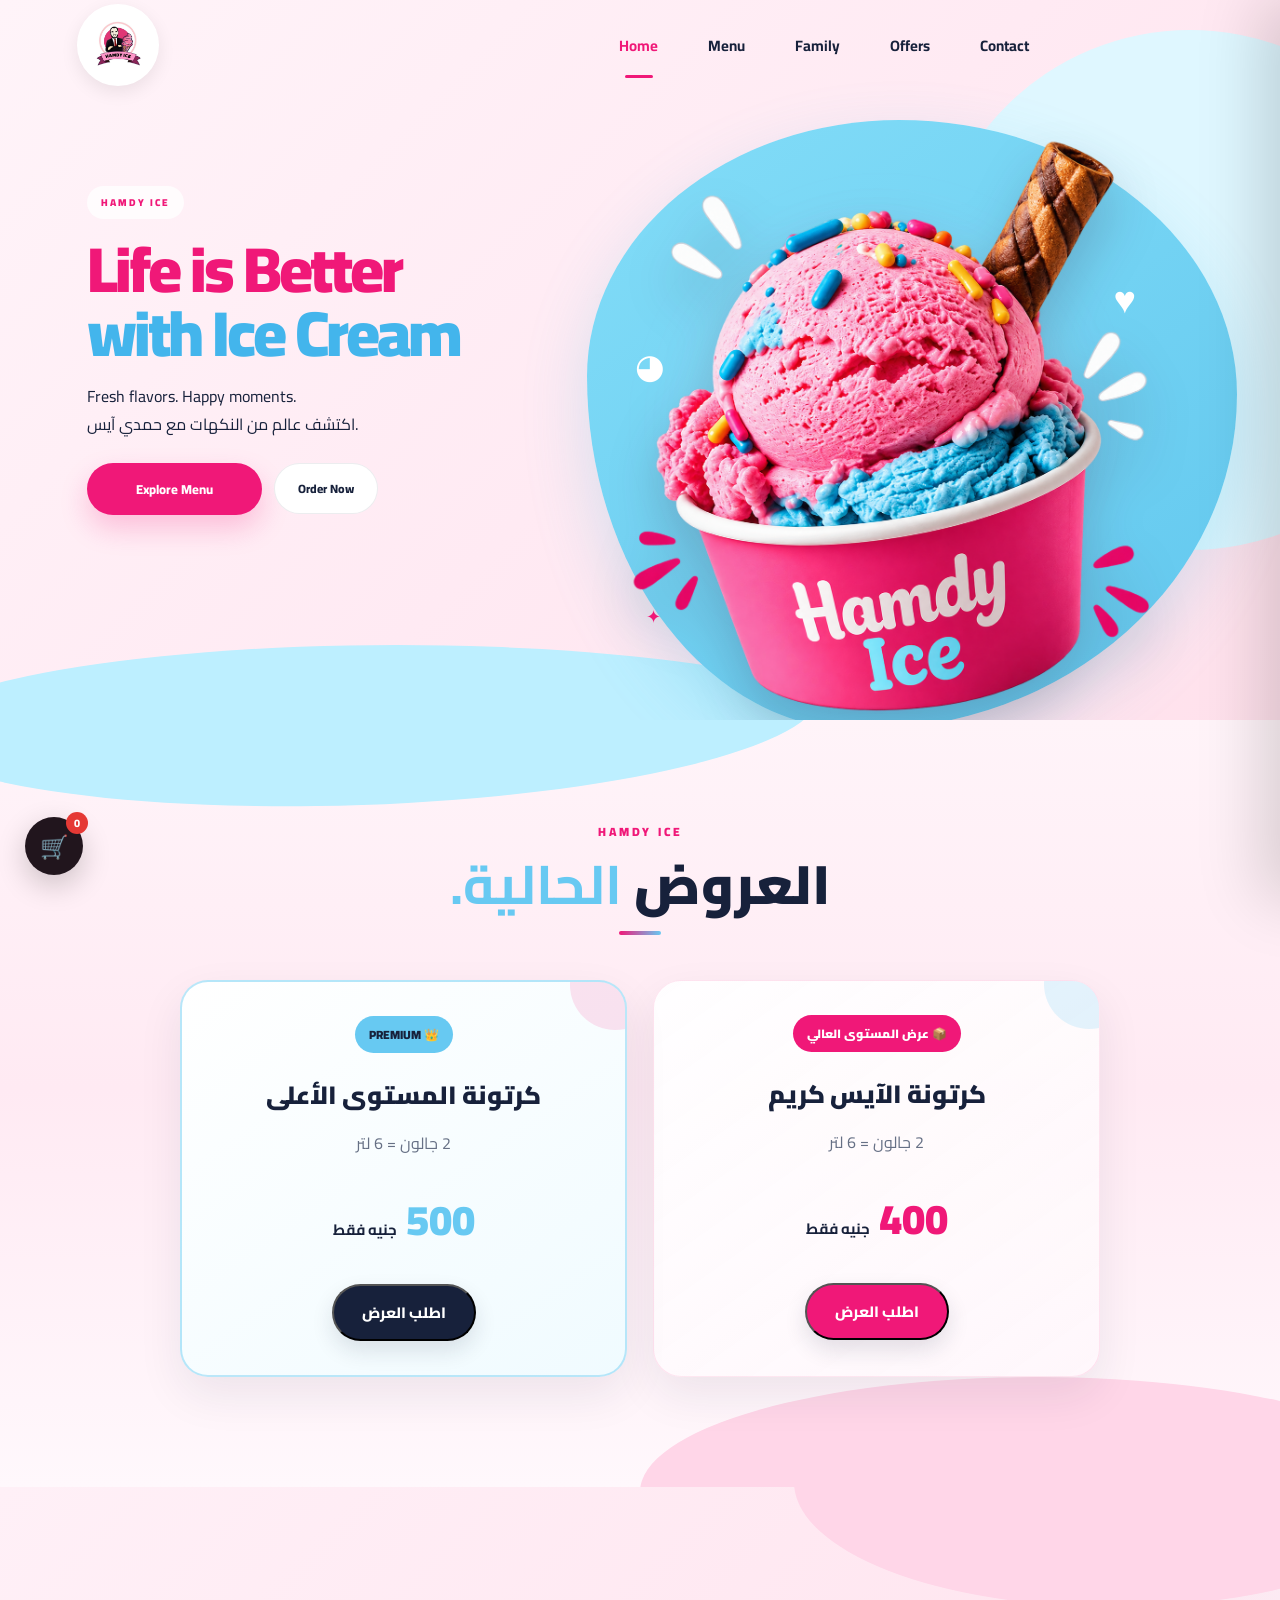
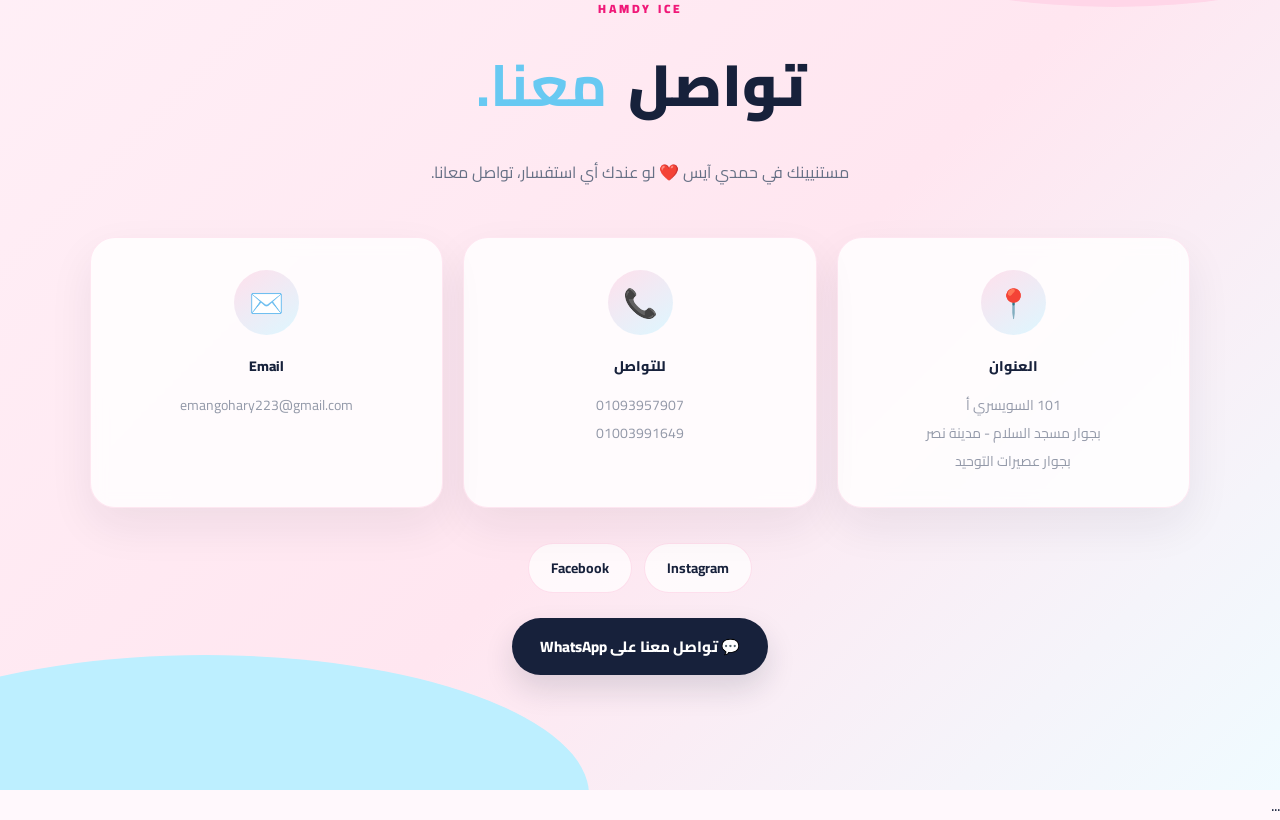
==== commit ccc34829: "hamdyice" ====
--- a/index.html
+++ b/index.html
@@ -25,142 +25,106 @@
 
 <header class="navbar">
 
-    <a href="#" class="logo">
-
+    <!-- LOGO -->
+    <a href="#home" class="logo">
         <img src="images/logo.png" alt="Hamdy Ice Logo">
-
-        <div class="logo-text">
-            <span class="logo-hamdy">Hamdy</span>
-            <span class="logo-ice">Ice</span>
-            <small>Ice Cream for all</small>
-        </div>
-
     </a>
 
-
+    <!-- NAVIGATION -->
     <nav class="nav-links">
 
-    <a href="#home" class="btn-secondary">
-        الرئيسية
-    </a>
-
-    <a href="./pages/menu.html" class="btn-secondary">
-        المنيو
-    </a>
-
-    <a href="./pages/family.html" class="btn-secondary">
-        العبوات العائلية
-    </a>
-
-    <a href="#offers" class="btn-secondary">
-        العروض
-    </a>
-
-    <a href="#contact" class="btn-secondary">
-        تواصل معنا
-    </a>
-
-</nav>
-
+        <a href="#home" class="nav-link active">
+            Home
+        </a>
+
+        <a href="./pages/menu.html" class="nav-link">
+            Menu
+        </a>
+
+        <a href="./pages/family.html" class="nav-link">
+            Family
+        </a>
+
+        <a href="#offers" class="nav-link">
+            Offers
+        </a>
+
+        <a href="#contact" class="nav-link">
+            Contact
+        </a>
+
+    </nav>
 
    
 
 </header>
+
+
+<!-- =========================
+     HERO
+========================= -->
+
 <section class="hero" id="home">
 
+    <!-- TEXT -->
     <div class="hero-content">
 
         <span class="hero-tag">
-            ✨ PREMIUM ICE CREAM
+            HAMDY ICE
         </span>
 
         <h1>
-            طعم الأصالة...
+            Life is Better
             <br>
-            <span>جودة بتتدوقها.</span>
+            <span>with Ice Cream</span>
         </h1>
 
         <p>
-            من أول معلقة لآخر معلقة،
-            كل نكهة من حمدي آيس معمولة
-            عشان تخلي لحظتك أحلى.
+            Fresh flavors. Happy moments.
+            <br>
+            اكتشف عالم من النكهات مع حمدي آيس.
         </p>
 
         <div class="hero-buttons">
 
             <a href="./pages/menu.html" class="btn-primary">
-              منيو المحل
-                
+                Explore Menu
             </a>
 
-            <a href="pages/family.html" class="btn-secondary">
-                لطلب العبوات العائلية
+            <a href="./pages/family.html" class="btn-secondary">
+                Order Now
             </a>
 
         </div>
 
-        <div class="hero-features">
-
-            <div>
-                <strong>100%</strong>
-                <span>مكونات طبيعية</span>
-            </div>
-
-            <div>
-                <strong>يوميًا</strong>
-                <span>حليب طازج</span>
-            </div>
-
-            <div>
-                <strong>♥</strong>
-                <span>جودة مضمونة</span>
-            </div>
-
-        </div>
-
-    </div>
-
-<div class="scroll-indicator">
-
-    <span>اكتشف عالم حمدي آيس</span>
-
-    <div class="scroll-line">
-        <div class="scroll-dot"></div>
-    </div>
-
-</div>
- <div class="hero-visual">
-
-    <!-- Floating Fruits -->
-
-    <img class="fruit fruit-f" src="images/hero/f.png" alt="Strawberry">
-
-    <img class="fruit fruit-p" src="images/hero/p.png" alt="Pistachio">
-
-    <img class="fruit fruit-b" src="images/hero/b.png" alt="Bubble Gum">
-
-    <img class="fruit fruit-m" src="images/hero/m.png" alt="Mango">
-
-
-    <div class="hero-product">
-
-        <div class="hero-product-image">
-
-            
+    </div>
+
+
+    <!-- ICE CREAM VISUAL -->
+    <div class="hero-visual">
+
+        <!-- BLUE SHAPE -->
+        <div class="hero-blue-shape"></div>
+
+        <!-- ICE CREAM -->
+        <div class="hero-product">
+
             <img
-                src="images/hero/ice.png"
-                alt="Hamdy Ice Flavors"
+                src="images/hero/ice-cream.png"
+                alt="Hamdy Ice Cream"
             >
 
         </div>
 
-    </div>
-
- </div>
-
-
+        <!-- DECORATIONS -->
+        <span class="hero-spark spark-1">◕</span>
+        <span class="hero-spark spark-2">♥</span>
+        <span class="hero-spark spark-3">✦</span>
+
+    </div>
 
 </section>
+
 <!-- =========================
      OFFERS
 ========================= -->
--- a/style.css
+++ b/style.css
@@ -29,45 +29,6 @@
 }
 
 
-/* =========================
-   COLORS
-========================= */
-
-:root {
-    --pink: #ef4d8c;
-    --light-pink: #ff83b3;
-    --dark-pink: #d93477;
-    --dark: #321d29;
-    --cream: #fff8f4;
-    --white: #ffffff;
-}
-
-
-/* =========================
-   NAVBAR
-========================= */
-
-.navbar {
-    height: 82px;
-
-    padding: 0 6%;
-
-    display: flex;
-    align-items: center;
-    justify-content: space-between;
-
-    position: sticky;
-    top: 0;
-
-    z-index: 1000;
-
-    background: rgba(255, 248, 244, 0.9);
-
-    backdrop-filter: blur(18px);
-
-    border-bottom: 1px solid rgba(80, 30, 50, 0.08);
-}
-
 
 /* LOGO */
 
@@ -113,436 +74,8 @@
 }
 
 
-/* =========================
-   NAVBAR LINKS
-========================= */
-
-.nav-links {
-    display: flex;
-    align-items: center;
-    justify-content: center;
-    gap: 10px;
-    flex: 1;
-    margin: 0 auto;
-}
-
-.nav-links a {
-    position: relative;
-    display: inline-flex;
-    align-items: center;
-    justify-content: center;
-
-    padding: 10px 18px;
-
-    color: #2b2b2b;
-    text-decoration: none;
-
-    font-size: 14px;
-    font-weight: 700;
-
-    border-radius: 14px;
-
-    transition:
-        color 0.3s ease,
-        background 0.3s ease,
-        transform 0.3s ease,
-        box-shadow 0.3s ease;
-}
-
-/* Hover */
-
-.nav-links a:hover {
-    color: #ffffff;
-    background: #2b2b2b;
-
-    transform: translateY(-2px);
-
-    box-shadow:
-        0 8px 20px rgba(0, 0, 0, 0.12);
-}
-
-/* Active / Current */
-
-.nav-links a.active {
-    color: #ffffff;
-    background: #2b2b2b;
-}
-/* BUTTON */
-
-.menu-btn {
-    display: flex;
-    align-items: center;
-    gap: 8px;
-
-    padding: 12px 20px;
-
-    border-radius: 999px;
-
-    background: linear-gradient(
-        135deg,
-        var(--pink),
-        var(--dark-pink)
-    );
-
-    color: white;
-
-    font-size: 12px;
-
-    font-weight: 800;
-
-    box-shadow:
-        0 10px 25px rgba(239, 77, 140, 0.25);
-
-    transition: 0.3s ease;
-}
-
-.menu-btn:hover {
-    transform: translateY(-2px);
-}
-
-
-/* =========================
-   HERO
-========================= */
-
-.hero {
-    min-height: calc(100vh - 82px);
-
-    padding: 60px 7%;
-
-    display: grid;
-
-    grid-template-columns: 1fr 1fr;
-
-    align-items: center;
-
-    gap: 50px;
-
-    position: relative;
-
-    overflow: hidden;
-
-    background:
-        radial-gradient(
-            circle at 80% 30%,
-            #ffdce9,
-            transparent 35%
-        ),
-
-        #fff8f4;
-}
-
-
-/* HERO CONTENT */
-
-
-
-
-/* TITLE */
-
-
-    .hero h1 {
-    margin: 20px 0;
-
-    font-size: clamp(48px, 6vw, 82px);
-
-    line-height: 1.08;
-
-    color: var(--dark);
-
-    }
-
- .hero h1 span {
-    color: #b9165b;
-  
-
-    letter-spacing: -2px;
-
-
- }
-
-/* DESCRIPTION */
-
-.hero-content > p {
-    max-width: 550px;
-
-    margin-bottom: 28px;
-
-    color: #795665;
-
-    font-size: 16px;
-
-    line-height: 2;
-}
-
-
-/* BUTTONS */
-
-.hero-buttons {
-    display: flex;
-
-    align-items: center;
-
-    gap: 12px;
-}
-
-.btn-primary {
-    display: flex;
-
-    align-items: center;
-
-    gap: 8px;
-
-    padding: 13px 22px;
-
-    border-radius: 999px;
-
-    background:
-        linear-gradient(
-            135deg,
-            var(--pink),
-            var(--dark-pink)
-        );
-
-    color: white;
-
-    font-size: 12px;
-
-    font-weight: 800;
-
-    box-shadow:
-        0 12px 30px rgba(239, 77, 140, 0.25);
-
-    transition: 0.3s ease;
-}
-
-.btn-primary:hover {
-    transform: translateY(-3px);
-}
-
-.btn-secondary {
-    padding: 12px 20px;
-
-    border-radius: 999px;
-
-    background: white;
-
-    border: 1px solid rgba(80, 30, 50, 0.1);
-
-    color: #684858;
-
-    font-size: 12px;
-
-    font-weight: 800;
-
-    transition: 0.3s ease;
-}
-
-.btn-secondary:hover {
-    border-color: var(--pink);
-
-    color: var(--pink);
-}
-
-
-/* =========================
-   FEATURES
-========================= */
-
-.hero-features {
-    display: flex;
-
-    gap: 12px;
-
-    margin-top: 38px;
-}
-
-.hero-features div {
-    display: flex;
-
-    align-items: center;
-
-    gap: 7px;
-
-    padding: 9px 13px;
-
-    border-radius: 999px;
-
-    background: rgba(255, 255, 255, 0.75);
-
-    border: 1px solid rgba(239, 77, 140, 0.1);
-
-    box-shadow:
-        0 10px 25px rgba(70, 25, 45, 0.05);
-
-    color: #795665;
-
-    font-size: 10px;
-}
-
-.hero-features strong {
-    color: var(--pink);
-
-    font-size: 11px;
-}
-
-
-/* =========================
-   HERO 3D AREA
-========================= */
-
-.hero-visual {
-    height: 620px;
-
-    position: relative;
-
-    display: flex;
-
-    align-items: center;
-
-    justify-content: center;
-
-    overflow: hidden;
-
-    border-radius:
-        48% 52% 42% 58%
-        /
-        50% 42% 58% 50%;
-
-    background:
-        radial-gradient(
-            circle,
-            #ffffff,
-            #ffe3ed 50%,
-            #ffd2e1
-        );
-
-    box-shadow:
-        inset 0 0 70px rgba(255, 255, 255, 0.9),
-
-        0 35px 70px rgba(110, 35, 70, 0.12);
-}
-
-
-/* BADGE */
-
-.hero-badge {
-    position: absolute;
-
-    top: 35px;
-
-    right: 35px;
-
-    z-index: 10;
-
-    padding: 9px 15px;
-
-    border-radius: 999px;
-
-    background: white;
-
-    color: #805268;
-
-    font-size: 10px;
-
-    font-weight: 800;
-
-    box-shadow:
-        0 15px 35px rgba(80, 20, 50, 0.1);
-}
-
-
-/* ICE CREAM */
-
-.ice-cream-placeholder {
-    font-size: 210px;
-
-    filter:
-        drop-shadow(
-            0 30px 25px
-            rgba(70, 25, 40, 0.2)
-        );
-
-    animation:
-        floatingIceCream
-        4s
-        ease-in-out
-        infinite;
-        .fruit-f {
-    width: 65px;
-    top: 18%;
-    left: 8%;
-}
-.fruit-p {
-    width: 55px;
-    top: 12%;
-    right: 11%;
-}
-
-.fruit-b {
-    width: 58px;
-    bottom: 22%;
-    right: 4%;
-}
-
-.fruit-m {
-    width: 78px;
-    bottom: 12%;
-    left: 7%;
-}
-}
-
-@keyframes floatingIceCream {
-
-    0% {
-        transform:
-            translateY(0)
-            rotate(-4deg);
-    }
-
-    50% {
-        transform:
-            translateY(-18px)
-            rotate(4deg);
-    }
-
-    100% {
-        transform:
-            translateY(0)
-            rotate(-4deg);
-    }
-}
-
-
-/* CAPTION */
-
-.visual-caption {
-    position: absolute;
-
-    bottom: 35px;
-
-    left: 40px;
-
-    display: flex;
-
-    flex-direction: column;
-}
-
-.visual-caption span {
-    font-family: "Pacifico", cursive;
-
-    color: var(--pink);
-
-    font-size: 24px;
-}
-
-.visual-caption strong {
-    color: #6c4b5b;
-
-    font-size: 10px;
-
-    letter-spacing: 1px;
-}
+
+
 /* =========================
    MENU SECTION
 ========================= */
@@ -652,176 +185,12 @@
 }
 
 
-/* =========================
-   PRODUCTS GRID
-========================= */
-
-.products {
-    display: grid;
-
-    grid-template-columns:
-        repeat(4, 1fr);
-
-    gap: 22px;
-}
-
-
-/* =========================
-   PRODUCT CARD
-========================= */
-
-.product-card {
-    position: relative;
-
-    overflow: hidden;
-
-    border-radius: 28px;
-
-    background: #fff8f4;
-
-    border: 1px solid rgba(100, 40, 65, 0.07);
-
-    transition:
-        transform 0.4s ease,
-        box-shadow 0.4s ease;
-}
-
-.product-card:hover {
-    transform: translateY(-10px);
-
-    box-shadow:
-        0 25px 50px rgba(70, 25, 45, 0.12);
-}
-
-
-/* =========================
-   PRODUCT IMAGE
-========================= */
-
-.product-image {
-    height: 260px;
-
-    display: flex;
-
-    align-items: center;
-
-    justify-content: center;
-
-    position: relative;
-
-    overflow: hidden;
-
-    background:
-        radial-gradient(
-            circle at center,
-            #ffffff 0%,
-            #ffe5ee 60%,
-            #ffd5e3 100%
-        );
-}
-
-.product-image::before {
-    content: "";
-
-    position: absolute;
-
-    width: 170px;
-
-    height: 170px;
-
-    border-radius: 50%;
-
-    background: rgba(255, 255, 255, 0.6);
-
-    filter: blur(5px);
-}
-
-.product-image {
-    font-size: 100px;
-}
-
-.product-card:hover .product-image {
-    transform: scale(1.02);
-}
-
-
-/* =========================
-   PRODUCT INFO
-========================= */
-
-.product-info {
-    padding: 22px;
-}
-
-.product-info small {
-    color: var(--pink);
-
-    font-size: 9px;
-
-    font-weight: 900;
-
-    letter-spacing: 1.5px;
-}
-
-.product-info h3 {
-    margin: 5px 0 12px;
-
-    font-size: 20px;
-
-    color: var(--dark);
-}
-
-.product-info > strong {
-    display: flex;
-
-    align-items: baseline;
-
-    gap: 4px;
-
-    color: var(--pink);
-
-    font-size: 22px;
-
-    font-weight: 900;
-}
-
-.product-info > strong span {
-    font-size: 10px;
-
-    color: #987582;
-}
-
-
-.hero h1 {
-    color: white !important;
-}
-/* =========================
-   HERO SECTION
-========================= */
-
-.hero {
-    min-height: calc(100vh - 82px);
-
-    padding: 70px 7%;
-
-    display: grid;
-
-    grid-template-columns: 1fr 1fr;
-
-    align-items: center;
-
-    gap: 60px;
-
-    background:
-        radial-gradient(
-            circle at 80% 35%,
-            #ffd9e7 0%,
-            transparent 35%
-        ),
-        #fff8f4;
-
-    overflow: hidden;
-}
+
+
+
+
+
+
 
 
 /* =========================
@@ -1299,41 +668,6 @@
    PREMIUM 3D PRODUCT
 ========================= */
 
-.hero-visual {
-    position: relative;
-
-    min-height: 620px;
-
-    display: flex;
-    align-items: center;
-    justify-content: center;
-
-    overflow: visible;
-
-    background: transparent !important;
-
-    border-radius: 0 !important;
-
-    box-shadow: none !important;
-
-    perspective: 1200px;
-}
-
-
-/* 3D STAGE */
-
-.product-stage {
-    position: relative;
-
-    width: 560px;
-    height: 560px;
-
-    display: flex;
-    align-items: center;
-    justify-content: center;
-
-    transform-style: preserve-3d;
-}
 
 
 /* GLOW */
@@ -1574,8 +908,8 @@
 
 
 .hero-product {
-    width: 620px;
-    height: 620px;
+    width: 460px;
+height: 460px;
 
     display: flex;
     align-items: center;
@@ -1585,20 +919,15 @@
 
     transform-style: preserve-3d;
 
-    transition: transform 0.15s ease-out;
+
 }
 
 .hero-product img {
     width: 100%;
     height: 100%;
-
     object-fit: contain;
-
     display: block;
-
-    transform-style: preserve-3d;
-
-    animation: imageFloat 5s ease-in-out infinite;
+    border-radius: 32px;
 
     filter:
         drop-shadow(
@@ -1673,8 +1002,8 @@
 ========================= */
 
 .hero-product {
-    width: 620px;
-    height: 620px;
+    width: 460px;
+    height: 460px;
 
     display: flex;
     align-items: center;
@@ -1696,7 +1025,7 @@
     align-items: center;
     justify-content: center;
 
-    animation: imageFloat 5s ease-in-out infinite;
+    
 }
 
 
@@ -1716,19 +1045,6 @@
         );
 }
 
-
-@keyframes imageFloat {
-
-    0%,
-    100% {
-        transform: translateY(0);
-    }
-
-    50% {
-        transform: translateY(-14px);
-    }
-
-}
 
 
 /* Glow خلف المنتج */
@@ -3125,4 +2441,2744 @@
         width: 100%;
     }
 
+}
+/* =========================
+   MOBILE FIX
+========================= */
+
+html,
+body {
+    width: 100%;
+    max-width: 100%;
+    overflow-x: hidden;
+}
+
+* {
+    box-sizing: border-box;
+}
+
+img {
+    max-width: 100%;
+}
+
+.hero-visual,
+.hero-product,
+.hero-product-image {
+    max-width: 100%;
+}
+
+.nav-links {
+    max-width: 100%;
+    overflow-x: auto;
+    overflow-y: hidden;
+    white-space: nowrap;
+    gap: 2px;
+}
+
+.nav-links::-webkit-scrollbar {
+    display: none;
+}
+
+/* CART ON MOBILE */
+@media (max-width: 1000px) {
+
+    .cart-panel {
+        width: 100vw;
+        max-width: 100vw;
+        right: 0;
+    }
+
+    .cart-footer {
+        max-height: 55vh;
+    }
+
+    .flavor-modal {
+        padding: 15px;
+    }
+
+    .flavor-modal-content {
+        width: 100%;
+        max-width: 100%;
+        max-height: 90vh;
+        padding: 35px 20px;
+    }
+
+    .offers-grid {
+        grid-template-columns: 1fr;
+    }
+
+}
+
+@media (max-width: 600px) {
+
+    .hero-visual {
+        width: 100%;
+    }
+
+    .hero-product-image img {
+        max-width: 90%;
+        height: auto;
+    }
+
+    .offers {
+        padding-left: 20px;
+        padding-right: 20px;
+    }
+
+    .offer-card {
+        width: 100%;
+    }
+
+    .floating-cart-btn {
+        bottom: 20px;
+        left: 20px;
+    }
+
+}
+/* =========================
+   FINAL MOBILE FIX
+========================= */
+
+@media (max-width: 600px) {
+
+    html,
+    body {
+        width: 100%;
+        max-width: 100%;
+        overflow-x: hidden !important;
+    }
+
+    .navbar {
+        height: auto;
+        min-height: 70px;
+        padding: 10px 15px;
+        gap: 10px;
+    }
+
+    .logo {
+        flex-shrink: 0;
+    }
+
+    .logo img {
+   width: 60px;
+height: 60px;
+    }
+
+    .logo-text .hamdy {
+        font-size: 16px;
+    }
+
+    .logo-text .ice {
+        font-size: 18px;
+    }
+
+    .logo-text small {
+        font-size: 7px;
+    }
+
+    .nav-links {
+        width: 100%;
+        min-width: 0;
+        justify-content: flex-start;
+        overflow-x: auto !important;
+        flex-wrap: nowrap;
+    }
+
+    .nav-links a {
+        flex-shrink: 0;
+        padding: 8px 12px;
+        font-size: 11px;
+    }
+
+  
+    /* OFFERS */
+
+    .offers,
+    .offers-content {
+        width: 100%;
+        max-width: 100%;
+    }
+
+    .offers-grid {
+        width: 100%;
+        grid-template-columns: 1fr !important;
+    }
+
+    .offer-card {
+        width: 100%;
+        max-width: 100%;
+    }
+
+    /* MODAL */
+
+    .flavor-modal {
+        width: 100vw;
+        max-width: 100vw;
+        padding: 12px;
+    }
+
+    .flavor-modal-content {
+        width: 100%;
+        max-width: 100%;
+        max-height: 90vh;
+        overflow-y: auto;
+    }
+
+    /* CART */
+
+    .cart-panel {
+        width: 100vw !important;
+        max-width: 100vw !important;
+        right: 0 !important;
+        left: auto !important;
+    }
+
+    .cart-header,
+    .cart-items,
+    .cart-footer {
+        max-width: 100%;
+    }
+
+    .cart-footer {
+        overflow-x: hidden;
+    }
+
+    .cart-form-group input,
+    .cart-form-group textarea {
+        max-width: 100%;
+    }
+}
+/* ==============================
+   NEW APPLE-LIKE NAVBAR
+   FUCHSIA + BABY BLUE
+================================ */
+
+.nav-links {
+    display: flex;
+    align-items: center;
+    justify-content: center;
+    gap: 8px;
+    padding: 8px;
+    border: 1px solid rgba(255, 255, 255, 0.7);
+    border-radius: 22px;
+    background: rgba(255, 255, 255, 0.62);
+    backdrop-filter: blur(18px);
+    -webkit-backdrop-filter: blur(18px);
+    box-shadow:
+        0 8px 30px rgba(40, 150, 220, 0.08),
+        0 4px 20px rgba(230, 40, 120, 0.06);
+}
+
+.nav-link {
+    position: relative;
+    display: flex;
+    align-items: center;
+    justify-content: center;
+    padding: 11px 18px;
+    border-radius: 16px;
+    color: #252333;
+    text-decoration: none;
+    font-size: 14px;
+    font-weight: 700;
+    white-space: nowrap;
+    transition:
+        color 0.25s ease,
+        background 0.25s ease,
+        transform 0.25s ease;
+}
+
+.nav-link:hover {
+    color: #e92f83;
+    background: rgba(255, 255, 255, 0.8);
+    transform: translateY(-1px);
+}
+
+.nav-link.active {
+    color: #ffffff;
+    background: linear-gradient(
+        135deg,
+        #f42f88,
+        #d91f72
+    );
+    box-shadow:
+        0 6px 18px rgba(242, 47, 136, 0.22);
+}
+
+.nav-link.active:hover {
+    color: #ffffff;
+    transform: translateY(-1px);
+}
+
+/* =========================================================
+   NEW HAMDY ICE DESIGN
+   FUCHSIA + BABY BLUE
+========================================================= */
+
+:root {
+    --fuchsia: #e91e73;
+    --fuchsia-dark: #d41463;
+    --baby-blue: #79d8f5;
+    --baby-blue-light: #dff7ff;
+    --pink-light: #fff0f7;
+    --dark: #25212a;
+    --gray: #716873;
+    --white: #ffffff;
+}
+
+
+/* =========================================================
+   BODY
+========================================================= */
+
+body {
+    background: #ffffff;
+    color: var(--dark);
+}
+
+
+/* =========================================================
+   NAVBAR
+========================================================= */
+
+.navbar {
+    height: 82px;
+    padding: 10px 6%;
+    display: flex;
+    align-items: center;
+    justify-content: space-between;
+    gap: 30px;
+
+    position: sticky;
+    top: 0;
+    z-index: 1000;
+
+    background: rgba(255, 255, 255, 0.92);
+
+    backdrop-filter: blur(18px);
+    -webkit-backdrop-filter: blur(18px);
+
+    border-bottom: 1px solid rgba(233, 30, 115, 0.08);
+
+    box-shadow:
+        0 8px 30px rgba(50, 150, 190, 0.06);
+}
+
+
+/* LOGO */
+
+.logo {
+    display: flex;
+    align-items: center;
+    flex-shrink: 0;
+}
+
+.logo img {
+    width: 82px;
+    height: 62px;
+
+    object-fit: contain;
+
+    border-radius: 0;
+}
+
+
+/* NAV LINKS */
+
+.nav-links {
+    display: flex;
+    align-items: center;
+    justify-content: center;
+    gap: 34px;
+
+    margin-left: auto;
+}
+
+.nav-link {
+    position: relative;
+
+    color: #443b43;
+
+    font-size: 13px;
+    font-weight: 700;
+
+    transition: 0.3s ease;
+}
+
+.nav-link::after {
+    content: "";
+
+    position: absolute;
+
+    width: 0;
+    height: 3px;
+
+    left: 50%;
+    bottom: -9px;
+
+    border-radius: 20px;
+
+    background: var(--fuchsia);
+
+    transform: translateX(-50%);
+
+    transition: 0.3s ease;
+}
+
+.nav-link:hover,
+.nav-link.active {
+    color: var(--fuchsia);
+}
+
+.nav-link:hover::after,
+.nav-link.active::after {
+    width: 22px;
+}
+
+
+/* ORDER BUTTON */
+
+.nav-order {
+    display: inline-flex;
+    align-items: center;
+    justify-content: center;
+
+    min-width: 112px;
+
+    padding: 12px 20px;
+
+    border-radius: 999px;
+
+    background: var(--fuchsia);
+
+    color: white;
+
+    font-size: 12px;
+    font-weight: 800;
+
+    box-shadow:
+        0 10px 25px rgba(233, 30, 115, 0.20);
+
+    transition: 0.3s ease;
+}
+
+.nav-order:hover {
+    background: var(--fuchsia-dark);
+
+    transform: translateY(-2px);
+
+    box-shadow:
+        0 15px 30px rgba(233, 30, 115, 0.28);
+}
+
+
+/* =========================================================
+   HERO
+========================================================= */
+
+.hero {
+    min-height: calc(100vh - 82px);
+
+    position: relative;
+
+    display: grid;
+
+    grid-template-columns: 0.95fr 1.05fr;
+
+    align-items: center;
+
+    gap: 30px;
+
+    padding: 65px 7% 80px;
+
+    overflow: hidden;
+
+    background:
+        radial-gradient(
+            circle at 85% 35%,
+            rgba(121, 216, 245, 0.38),
+            transparent 30%
+        ),
+        radial-gradient(
+            circle at 10% 90%,
+            rgba(233, 30, 115, 0.08),
+            transparent 28%
+        ),
+        #ffffff;
+
+    background-image: none;
+}
+
+
+/* soft blue blob */
+
+.hero::before {
+    content: "";
+
+    position: absolute;
+
+    width: 520px;
+    height: 520px;
+
+    right: -170px;
+    top: 30px;
+
+    border-radius: 50%;
+
+    background: var(--baby-blue-light);
+
+    z-index: 0;
+}
+
+
+/* pink blob */
+
+.hero::after {
+    content: "";
+
+    position: absolute;
+
+    width: 250px;
+    height: 250px;
+
+    left: -100px;
+    bottom: -120px;
+
+    border-radius: 50%;
+
+    background: #ffe0ed;
+
+    z-index: 0;
+}
+
+
+/* =========================================================
+   HERO CONTENT
+========================================================= */
+
+.hero-content {
+    position: relative;
+
+    z-index: 3;
+
+    max-width: 620px;
+
+    text-align: left;
+}
+
+
+/* TAG */
+
+.hero-tag {
+    display: inline-flex;
+
+    align-items: center;
+
+    padding: 8px 15px;
+
+    border-radius: 999px;
+
+    background: var(--pink-light);
+
+    color: var(--fuchsia);
+
+    font-size: 10px;
+
+    font-weight: 900;
+
+    letter-spacing: 2px;
+}
+
+
+/* TITLE */
+
+.hero h1 {
+    margin: 20px 0 18px;
+
+    font-size: clamp(48px, 6vw, 76px);
+
+    line-height: 1.05;
+
+    letter-spacing: -2px;
+
+    color: var(--dark) !important;
+}
+
+.hero h1 span {
+    color: var(--fuchsia) !important;
+}
+
+.hero h1 strong {
+    color: inherit;
+}
+
+
+/* TEXT */
+
+.hero-content > p {
+    max-width: 480px;
+
+    margin-bottom: 30px;
+
+    color: var(--gray);
+
+    font-size: 15px;
+
+    line-height: 1.9;
+}
+
+
+/* =========================================================
+   BUTTONS
+========================================================= */
+
+.hero-buttons {
+    display: flex;
+
+    align-items: center;
+
+    gap: 12px;
+
+    margin-top: 5px;
+}
+
+
+.btn-primary {
+    display: inline-flex;
+
+    align-items: center;
+    justify-content: center;
+
+    padding: 14px 25px;
+
+    border-radius: 999px;
+
+    background: var(--fuchsia);
+
+    color: white;
+
+    font-size: 12px;
+
+    font-weight: 800;
+
+    box-shadow:
+        0 14px 30px rgba(233, 30, 115, 0.22);
+
+    transition: 0.3s ease;
+}
+
+.btn-primary:hover {
+    background: var(--fuchsia-dark);
+
+    transform: translateY(-3px);
+
+    box-shadow:
+        0 18px 35px rgba(233, 30, 115, 0.30);
+}
+
+
+.btn-secondary {
+    display: inline-flex;
+
+    align-items: center;
+    justify-content: center;
+
+    padding: 13px 23px;
+
+    border-radius: 999px;
+
+    background: white;
+
+    border: 1px solid #dcecf2;
+
+    color: #50474f;
+
+    font-size: 12px;
+
+    font-weight: 800;
+
+    transition: 0.3s ease;
+}
+
+.btn-secondary:hover {
+    border-color: var(--baby-blue);
+
+    color: #249ec2;
+
+    transform: translateY(-2px);
+}
+
+
+/* =========================================================
+   FEATURES
+========================================================= */
+
+.hero-features {
+    display: flex;
+
+    flex-wrap: wrap;
+
+    gap: 10px;
+
+    margin-top: 38px;
+}
+
+.hero-features div {
+    display: flex;
+
+    align-items: center;
+
+    gap: 7px;
+
+    padding: 9px 13px;
+
+    border-radius: 999px;
+
+    background: white;
+
+    border: 1px solid #edf1f3;
+
+    box-shadow:
+        0 8px 22px rgba(40, 30, 40, 0.06);
+
+    color: #70666e;
+
+    font-size: 10px;
+}
+
+.hero-features strong {
+    color: var(--fuchsia);
+
+    font-size: 11px;
+}
+
+
+/* =========================================================
+   HERO VISUAL
+========================================================= */
+
+.hero-visual {
+    position: relative;
+
+    z-index: 2;
+
+    min-height: 560px;
+
+    display: flex;
+
+    align-items: center;
+
+    justify-content: center;
+
+    overflow: visible;
+
+    background: transparent !important;
+
+    border-radius: 0 !important;
+
+    box-shadow: none !important;
+}
+
+
+/* BLUE CIRCLE */
+
+.hero-circle {
+    position: absolute;
+
+    width: 490px;
+    height: 490px;
+
+    border-radius: 50%;
+
+    background:
+        linear-gradient(
+            145deg,
+            #9be3f7,
+            #61c9ed
+        );
+
+    box-shadow:
+        0 30px 70px rgba(60, 180, 220, 0.20);
+}
+
+
+/* WHITE INNER CIRCLE */
+
+.hero-circle::after {
+    content: "";
+
+    position: absolute;
+
+    width: 390px;
+    height: 390px;
+
+    left: 50%;
+    top: 50%;
+
+    transform: translate(-50%, -50%);
+
+    border-radius: 50%;
+
+    background:
+        rgba(255,255,255,0.18);
+}
+
+/* HAMDY ICE — REFERENCE HOME DESIGN */
+:root{--pink:#F01878;--pink-dark:#D90F67;--blue:#67C9F2;--blue-light:#BDEFFF;--pink-light:#FFD6E8;--navy:#17213B}
+body{background:#fff;color:var(--navy);overflow-x:hidden}
+.navbar{height:82px;padding:8px 5.5%;display:grid;grid-template-columns:180px 1fr 150px;align-items:center;gap:20px;position:sticky;top:0;z-index:1000;background:rgba(255,255,255,.94);backdrop-filter:blur(18px);border-bottom:1px solid rgba(240,24,120,.08)}
+.navbar .logo{justify-self:start}.navbar .logo img{width:105px;height:68px;object-fit:contain;border-radius:0}
+.navbar .nav-links{justify-self:center;display:flex;align-items:center;gap:28px;padding:0;border:0;background:transparent;box-shadow:none;overflow:visible}
+.navbar .nav-link{padding:8px 4px;border-radius:0;background:transparent;color:var(--navy);font-size:13px;font-weight:600}.navbar .nav-link:hover,.navbar .nav-link.active{background:transparent;color:var(--pink);box-shadow:none;transform:none}
+.nav-order{justify-self:end;display:inline-flex;align-items:center;justify-content:center;min-width:132px;padding:12px 20px;border-radius:999px;background:var(--pink);color:#fff;font-size:12px;font-weight:800;box-shadow:0 10px 25px rgba(240,24,120,.22)}
+.hero{min-height:calc(100vh - 82px);position:relative;display:grid;grid-template-columns:minmax(420px,.98fr) minmax(470px,1.02fr);align-items:center;padding:45px 5.5% 55px;gap:10px;direction:ltr;overflow:hidden;background:linear-gradient(135deg,#FFF5FA,#FFDCEB)}
+.hero::after{content:"";position:absolute;left:-10%;bottom:-48%;width:72%;height:70%;border-radius:50%;background:var(--blue-light);z-index:0}
+.hero-content{position:relative;z-index:5;max-width:690px;text-align:left;padding-left:2%}.hero-tag{display:inline-flex;padding:7px 14px;border-radius:999px;background:rgba(255,255,255,.65);color:var(--pink);font-size:10px;font-weight:900;letter-spacing:2px}
+.hero h1{margin:22px 0 18px;font-size:clamp(52px,5.6vw,82px);line-height:.98;letter-spacing:-3px;color:var(--pink)!important;font-weight:900}.hero h1 span{color:#43B5EC!important}.hero-content>p{margin:0 0 30px;color:var(--navy);font-size:18px;line-height:1.7}
+.hero .btn-primary{display:inline-flex;align-items:center;justify-content:center;padding:14px 30px;min-width:175px;border:0;border-radius:999px;background:var(--pink);color:#fff;font-size:13px;font-weight:800;box-shadow:0 13px 28px rgba(240,24,120,.24)}
+.hero-dots{display:flex;align-items:center;gap:10px;margin:45px 0 0 10px}.hero-dots span{width:12px;height:12px;border-radius:50%;background:#F6B5D0}.hero-dots span.active{background:var(--pink)}
+.hero-visual{position:relative;z-index:2;min-height:650px;display:flex;align-items:center;justify-content:center;overflow:visible;background:transparent!important;border:0!important;border-radius:0!important;box-shadow:none!important}
+.hero-blue-shape{position:absolute;width:650px;height:610px;right:-85px;top:50%;transform:translateY(-50%);border-radius:48% 52% 58% 42% / 42% 45% 55% 58%;background:linear-gradient(145deg,#8DDDF7,#5FC5EE);box-shadow:0 25px 65px rgba(70,180,220,.22);z-index:0}
+.hero-product{position:relative;z-index:4;width:min(620px,92%);height:620px;display:flex;align-items:center;justify-content:center;animation:heroFloat 4.5s ease-in-out infinite}.hero-product img{width:100%;height:100%;object-fit:contain;display:block;filter:drop-shadow(0 28px 24px rgba(40,20,40,.18))}
+.hero-spark{position:absolute;z-index:5;pointer-events:none}.spark-1{left:2%;top:36%;color:#fff;font-size:34px}.spark-2{right:4%;top:25%;color:#fff;font-size:38px}.spark-3{left:10%;bottom:18%;color:var(--pink);font-size:18px}
+@keyframes heroFloat{0%,100%{transform:translateY(0)}50%{transform:translateY(-12px)}}
+@media(max-width:1050px){.navbar{grid-template-columns:130px 1fr 125px;padding-inline:4%}.navbar .nav-links{gap:17px}.hero{grid-template-columns:1fr 1fr;padding-inline:4%}.hero-blue-shape{width:520px;height:500px;right:-80px}.hero-product{width:500px;height:500px}}
+@media(max-width:800px){.navbar{grid-template-columns:85px 1fr 105px;height:74px}.navbar .logo img{width:80px;height:58px}.navbar .nav-links{gap:12px;overflow-x:auto;white-space:nowrap;justify-content:flex-start}.nav-order{min-width:100px;font-size:10px;padding:10px 12px}.hero{grid-template-columns:1fr;padding:55px 22px 65px;text-align:center}.hero-content{padding:0;max-width:700px;margin:auto;text-align:center}.hero h1{font-size:clamp(44px,10vw,70px)}.hero-content>p{margin-inline:auto}.hero-dots{justify-content:center;margin-left:0}.hero-visual{min-height:500px}.hero-blue-shape{width:470px;height:430px;right:50%;transform:translate(50%,-50%)}.hero-product{width:480px;height:480px}}
+@media(max-width:520px){.navbar{grid-template-columns:65px 1fr;height:70px}.navbar .logo img{width:62px;height:52px}.nav-order{display:none}.navbar .nav-links{width:100%}.navbar .nav-link{font-size:10px}.hero{padding:45px 16px 55px}.hero h1{font-size:42px}.hero-content>p{font-size:14px}.hero-visual{min-height:370px}.hero-blue-shape{width:340px;height:320px}.hero-product{width:365px;height:365px}}
+
+
+
+
+/* ==========================================
+   FINAL HOME HERO FIX
+========================================== */
+
+/* NAVBAR — correct left/right direction */
+.navbar {
+    direction: ltr !important;
+
+    grid-template-columns: 180px 1fr 150px !important;
+
+    padding-left: 5.5% !important;
+    padding-right: 5.5% !important;
+}
+
+/* Logo on the LEFT */
+.navbar .logo {
+    order: 1 !important;
+    justify-self: start !important;
+}
+
+.navbar .logo img {
+    width: 125px !important;
+    height: 72px !important;
+    object-fit: contain !important;
+}
+
+/* Navigation in the CENTER */
+.navbar .nav-links {
+    order: 2 !important;
+    justify-self: center !important;
+
+    display: flex !important;
+    flex-direction: row !important;
+
+    gap: 32px !important;
+}
+
+/* Order button on the RIGHT */
+.navbar .nav-order {
+    order: 3 !important;
+    justify-self: end !important;
+}
+
+
+/* ==========================================
+   HERO SIZE
+========================================== */
+
+.hero {
+    min-height: calc(100vh - 82px) !important;
+
+    height: calc(100vh - 82px) !important;
+
+    max-height: 850px;
+
+    padding:
+        35px
+        5.5%
+        40px !important;
+
+    grid-template-columns:
+        0.95fr
+        1.05fr !important;
+
+    overflow: hidden !important;
+}
+
+
+/* ==========================================
+   HERO TEXT
+========================================== */
+
+.hero-content {
+    padding-left: 2% !important;
+
+    transform: translateY(-5px);
+}
+
+.hero h1 {
+    font-size:
+        clamp(48px, 5vw, 76px) !important;
+
+    line-height: 1 !important;
+
+    margin-top: 18px !important;
+}
+
+.hero-content > p {
+    font-size: 16px !important;
+
+    margin-bottom: 25px !important;
+}
+
+
+/* ==========================================
+   ICE CREAM AREA
+========================================== */
+
+.hero-visual {
+    min-height: 100% !important;
+
+    height: 100% !important;
+
+    display: flex !important;
+
+    align-items: center !important;
+
+    justify-content: center !important;
+}
+
+
+/* BLUE SHAPE */
+
+.hero-blue-shape {
+    width: 560px !important;
+    height: 540px !important;
+
+    right: -40px !important;
+
+    top: 50% !important;
+
+    transform:
+        translateY(-50%) !important;
+}
+
+
+/* ICE CREAM */
+
+.hero-product {
+    width: 520px !important;
+    height: 520px !important;
+
+    max-width: 90% !important;
+    max-height: 90% !important;
+}
+
+.hero-product img {
+    width: 100% !important;
+    height: 100% !important;
+
+    object-fit: contain !important;
+}
+
+
+/* ==========================================
+   DECORATIONS
+========================================== */
+
+.spark-1 {
+    left: 8% !important;
+}
+
+.spark-2 {
+    right: 7% !important;
+}
+
+
+/* ==========================================
+   MOBILE
+========================================== */
+
+@media (max-width: 800px) {
+
+    .navbar {
+        height: 74px !important;
+
+        grid-template-columns:
+            90px
+            1fr
+            110px !important;
+    }
+
+    .navbar .logo img {
+        width: 85px !important;
+        height: 60px !important;
+    }
+
+    .navbar .nav-links {
+        gap: 12px !important;
+    }
+
+    .hero {
+        height: auto !important;
+        min-height: auto !important;
+
+        padding:
+            50px
+            20px
+            60px !important;
+    }
+
+    .hero-product {
+        width: 430px !important;
+        height: 430px !important;
+    }
+
+    .hero-blue-shape {
+        width: 450px !important;
+        height: 420px !important;
+    }
+}
+/* =====================================================
+   NAVBAR MERGED WITH HERO
+===================================================== */
+
+/* Navbar becomes transparent and sits over the Hero */
+.navbar {
+    position: absolute !important;
+    top: 0;
+    left: 0;
+    right: 0;
+
+    width: 100%;
+    height: 90px;
+
+    padding: 10px 5.5% !important;
+
+    display: grid !important;
+    grid-template-columns: 180px 1fr 150px !important;
+    align-items: center;
+
+    background: transparent !important;
+    border: none !important;
+    box-shadow: none !important;
+
+    backdrop-filter: none !important;
+    -webkit-backdrop-filter: none !important;
+
+    z-index: 1000;
+}
+
+
+/* Logo */
+.navbar .logo {
+    justify-self: start !important;
+}
+
+.navbar .logo img {
+    width: 125px !important;
+    height: 75px !important;
+    object-fit: contain;
+}
+
+
+/* Navigation */
+.navbar .nav-links {
+    justify-self: center !important;
+
+    display: flex !important;
+    align-items: center;
+
+    gap: 35px !important;
+
+    padding: 0 !important;
+
+    background: transparent !important;
+    border: none !important;
+    box-shadow: none !important;
+    backdrop-filter: none !important;
+
+    overflow: visible !important;
+}
+
+
+/* Navigation text */
+.navbar .nav-link {
+    padding: 8px 4px !important;
+
+    background: transparent !important;
+
+    color: #17213B !important;
+
+    font-size: 14px !important;
+    font-weight: 600 !important;
+
+    border-radius: 0 !important;
+
+    transition: .25s ease;
+}
+
+
+/* Hover */
+.navbar .nav-link:hover {
+    color: #F01878 !important;
+
+    background: transparent !important;
+
+    transform: translateY(-2px);
+}
+
+
+/* Active */
+.navbar .nav-link.active {
+    color: #F01878 !important;
+
+    background: transparent !important;
+
+    box-shadow: none !important;
+}
+
+
+/* Small underline under active page */
+.navbar .nav-link.active::after {
+    content: "";
+
+    display: block;
+
+    position: absolute;
+
+    width: 24px;
+    height: 3px;
+
+    left: 50%;
+    bottom: -7px;
+
+    transform: translateX(-50%);
+
+    border-radius: 20px;
+
+    background: #F01878;
+}
+
+
+/* Order button */
+.navbar .nav-order {
+    justify-self: end !important;
+
+    min-width: 135px !important;
+
+    padding: 13px 22px !important;
+
+    border-radius: 999px !important;
+
+    background: #F01878 !important;
+
+    color: white !important;
+
+    font-size: 12px !important;
+    font-weight: 800 !important;
+
+    box-shadow:
+        0 12px 25px rgba(240, 24, 120, .22) !important;
+
+    transition: .25s ease;
+}
+
+.navbar .nav-order:hover {
+    background: #D90F67 !important;
+
+    transform: translateY(-2px);
+}
+
+
+
+/* ==========================================
+   FIX HERO — KEEP ALL HOME SECTIONS VISIBLE
+========================================== */
+
+.hero {
+    position: relative !important;
+
+    height: auto !important;
+    min-height: 780px !important;
+    max-height: none !important;
+
+    padding-top: 120px !important;
+    padding-bottom: 80px !important;
+
+    overflow: hidden !important;
+
+    box-sizing: border-box !important;
+}
+
+
+/* Keep the ice cream completely inside the Hero */
+.hero-visual {
+    min-height: 620px !important;
+    height: 620px !important;
+
+    overflow: visible !important;
+}
+
+.hero-product {
+    width: 520px !important;
+    height: 520px !important;
+
+    max-width: 100% !important;
+    max-height: 100% !important;
+}
+
+
+/* Blue background shape */
+.hero-blue-shape {
+    width: 560px !important;
+    height: 540px !important;
+
+    right: -30px !important;
+}
+
+
+/* ==========================================
+   NEXT HOME SECTION
+========================================== */
+
+.offers {
+    position: relative !important;
+    z-index: 10 !important;
+
+    display: block !important;
+
+    min-height: 600px !important;
+
+    background: #ffffff !important;
+
+    padding-top: 70px !important;
+    padding-bottom: 80px !important;
+}
+
+
+/* Make sure offers content is not hidden */
+.offers * {
+    visibility: visible;
+}
+
+
+/* ==========================================
+   DESKTOP
+========================================== */
+
+@media (min-width: 901px) {
+
+    .hero {
+        min-height: 820px !important;
+    }
+
+    .hero-content {
+        align-self: center !important;
+    }
+
+    .hero-visual {
+        align-self: center !important;
+    }
+
+}
+
+
+/* ==========================================
+   MOBILE
+========================================== */
+
+@media (max-width: 800px) {
+
+    .hero {
+        min-height: auto !important;
+
+        height: auto !important;
+
+        padding-top: 105px !important;
+        padding-bottom: 60px !important;
+    }
+
+    .hero-visual {
+        height: 480px !important;
+        min-height: 480px !important;
+    }
+
+    .hero-product {
+        width: 430px !important;
+        height: 430px !important;
+    }
+
+    .offers {
+        min-height: auto !important;
+    }
+
+}
+
+
+/* ==========================================
+   HERO — FIX HEIGHT / NO CROPPING
+========================================== */
+
+.hero {
+    position: relative !important;
+
+    min-height: 720px !important;
+    height: 720px !important;
+    max-height: none !important;
+
+    padding: 100px 6% 70px !important;
+
+    display: grid !important;
+    grid-template-columns: 0.95fr 1.05fr !important;
+
+    align-items: center !important;
+
+    gap: 20px !important;
+
+    overflow: hidden !important;
+
+    box-sizing: border-box !important;
+
+    background:
+        linear-gradient(
+            135deg,
+            #FFF4F9 0%,
+            #FFE7F1 55%,
+            #FFE0EC 100%
+        ) !important;
+}
+
+
+/* ==========================================
+   HERO VISUAL
+========================================== */
+
+.hero-visual {
+    position: relative !important;
+
+    z-index: 3 !important;
+
+    height: 650px !important;
+    min-height: 650px !important;
+
+    display: flex !important;
+
+    align-items: center !important;
+    justify-content: center !important;
+
+    overflow: visible !important;
+
+    background: transparent !important;
+
+    border: none !important;
+}
+
+
+/* ==========================================
+   BLUE SHAPE
+========================================== */
+
+.hero-blue-shape {
+    position: absolute !important;
+
+    width: 650px !important;
+    height: 610px !important;
+
+    right: -60px !important;
+
+    top: 50% !important;
+
+    transform: translateY(-50%) !important;
+
+    border-radius:
+        48% 52% 58% 42%
+        /
+        42% 45% 55% 58% !important;
+
+    background:
+        linear-gradient(
+            145deg,
+            #8DDDF7,
+            #5FC5EE
+        ) !important;
+
+    z-index: 0 !important;
+}
+
+
+/* ==========================================
+   ICE CREAM
+========================================== */
+
+.hero-product {
+    position: relative !important;
+
+    z-index: 5 !important;
+
+    width: 590px !important;
+    height: 590px !important;
+
+    display: flex !important;
+
+    align-items: center !important;
+    justify-content: center !important;
+
+    flex-shrink: 0 !important;
+}
+
+
+.hero-product img {
+    width: 100% !important;
+    height: 100% !important;
+
+    object-fit: contain !important;
+
+    display: block !important;
+
+    filter:
+        drop-shadow(
+            0 25px 25px
+            rgba(40,20,40,.20)
+        ) !important;
+}
+
+
+/* ==========================================
+   BOTTOM BLUE CURVE
+========================================== */
+
+.hero::after {
+    content: "";
+
+    position: absolute;
+
+    width: 78%;
+    height: 190px;
+
+    left: -8%;
+    bottom: -115px;
+
+    border-radius: 50%;
+
+    background: #BDEFFF;
+
+    z-index: 1;
+}
+
+
+/* ==========================================
+   MOVE HERO TEXT UP
+========================================== */
+
+.hero-content {
+    position: relative !important;
+    z-index: 10 !important;
+
+    transform: translateY(-75px) !important;
+}
+
+
+
+.navbar .logo img {
+    width: 82px !important;
+    height: 82px !important;
+
+    object-fit: cover !important;
+
+    border-radius: 50% !important;
+}
+
+/* =========================================================
+   HAMDY ICE — FINAL HOME PAGE VISUAL SYSTEM
+   Keeps existing HTML / JS / Cart / Offers functionality
+   ========================================================= */
+
+:root{
+    --hamdy-pink:#F01878;
+    --hamdy-pink-dark:#D90F67;
+    --hamdy-blue:#67C9F2;
+    --hamdy-blue-light:#BDEFFF;
+    --hamdy-pink-light:#FFF0F7;
+    --hamdy-pink-soft:#FFE0EC;
+    --hamdy-navy:#17213B;
+    --hamdy-gray:#667085;
+}
+
+/* PAGE BASE */
+html{
+    scroll-behavior:smooth;
+}
+
+body{
+    background:#FFF8FC !important;
+    color:var(--hamdy-navy) !important;
+}
+
+/* =========================================================
+   NAVBAR — same identity as the hero
+   ========================================================= */
+
+/* =========================================================
+   NAVBAR — ORIGINAL HAMDY ICE HERO STYLE
+   ========================================================= */
+
+.navbar{
+    position:absolute !important;
+    top:0 !important;
+    left:0 !important;
+    right:0 !important;
+
+    width:100% !important;
+    height:90px !important;
+
+    display:grid !important;
+    grid-template-columns:180px 1fr 150px !important;
+    align-items:center !important;
+
+    padding:0 6% !important;
+
+    background:transparent !important;
+    border:none !important;
+    box-shadow:none !important;
+
+    backdrop-filter:none !important;
+    -webkit-backdrop-filter:none !important;
+
+    z-index:1000 !important;
+}
+
+/* Logo */
+.navbar .logo{
+    width:82px !important;
+    height:82px !important;
+
+    display:flex !important;
+    align-items:center !important;
+    justify-content:center !important;
+
+    border-radius:50% !important;
+    background:#fff !important;
+
+    overflow:hidden !important;
+    padding:6px !important;
+
+    box-shadow:0 6px 18px rgba(0,0,0,.08) !important;
+}
+
+.navbar .logo img{
+    width:100% !important;
+    height:100% !important;
+
+    object-fit:contain !important;
+    border-radius:50% !important;
+}
+
+/* Navigation */
+.navbar .nav-links{
+    display:flex !important;
+    justify-content:center !important;
+    align-items:center !important;
+
+    gap:42px !important;
+}
+
+.navbar .nav-link{
+    position:relative !important;
+
+    color:#17213B !important;
+    text-decoration:none !important;
+
+    font-size:15px !important;
+    font-weight:700 !important;
+
+    transition:.25s ease !important;
+}
+
+.navbar .nav-link:hover,
+.navbar .nav-link.active{
+    color:#F01878 !important;
+}
+
+.navbar .nav-link::after{
+    content:"" !important;
+
+    position:absolute !important;
+    left:50% !important;
+    bottom:-10px !important;
+
+    width:0 !important;
+    height:3px !important;
+
+    border-radius:10px !important;
+
+    background:#F01878 !important;
+
+    transform:translateX(-50%) !important;
+    transition:.25s ease !important;
+}
+
+.navbar .nav-link:hover::after,
+.navbar .nav-link.active::after{
+    width:28px !important;
+}
+
+/* Order Now */
+.navbar .nav-order{
+    display:flex !important;
+    align-items:center !important;
+    justify-content:center !important;
+
+    min-width:135px !important;
+    height:48px !important;
+
+    padding:0 22px !important;
+
+    border-radius:999px !important;
+
+    background:#F01878 !important;
+    color:#fff !important;
+
+    text-decoration:none !important;
+
+    font-size:14px !important;
+    font-weight:800 !important;
+
+    box-shadow:0 10px 25px rgba(240,24,120,.20) !important;
+
+    transition:.25s ease !important;
+}
+
+.navbar .nav-order:hover{
+    background:#D90F67 !important;
+    transform:translateY(-2px) !important;
+}
+
+/* Mobile */
+@media (max-width:900px){
+    .navbar{
+        grid-template-columns:90px 1fr 120px !important;
+        padding:0 4% !important;
+    }
+
+    .navbar .nav-links{
+        gap:18px !important;
+    }
+
+    .navbar .nav-link{
+        font-size:13px !important;
+    }
+
+    .navbar .nav-order{
+        min-width:110px !important;
+        height:44px !important;
+    }
+}
+
+/* =========================================================
+   HERO — keep the current approved hero, unify colors
+   ========================================================= */
+
+.hero{
+    background:
+        linear-gradient(
+            135deg,
+            #FFF4F9 0%,
+            #FFEAF3 52%,
+            #FFE1EC 100%
+        ) !important;
+}
+
+.hero h1{
+    color:var(--hamdy-pink) !important;
+}
+
+.hero h1 span{
+    color:#43B5EC !important;
+}
+
+.hero-content > p{
+    color:var(--hamdy-navy) !important;
+}
+
+.hero-tag{
+    color:var(--hamdy-pink) !important;
+    background:rgba(255,255,255,.76) !important;
+}
+
+.hero .btn-primary{
+    background:var(--hamdy-pink) !important;
+    box-shadow:0 13px 28px rgba(240,24,120,.22) !important;
+}
+
+.hero .btn-secondary{
+    color:var(--hamdy-navy) !important;
+    background:#fff !important;
+    border-color:rgba(23,33,59,.08) !important;
+}
+
+.hero-blue-shape{
+    background:linear-gradient(145deg,#83DDF8,#61C7EE) !important;
+}
+
+.hero::after{
+    background:var(--hamdy-blue-light) !important;
+}
+
+/* =========================================================
+   OFFERS — pastel pink/blue section like the reference
+   ========================================================= */
+
+.offers{
+    position:relative !important;
+    isolation:isolate !important;
+    overflow:hidden !important;
+
+    min-height:600px !important;
+    padding:95px 6% 110px !important;
+
+    text-align:center !important;
+
+    background:
+        linear-gradient(
+            180deg,
+            #FFF4F9 0%,
+            #FFEAF3 48%,
+            #FFF8FC 100%
+        ) !important;
+}
+
+/* soft blue wave at the top */
+.offers::before{
+    content:"";
+    position:absolute;
+    z-index:-1;
+
+    left:-8%;
+    top:-105px;
+
+    width:72%;
+    height:190px;
+
+    border-radius:50%;
+
+    background:var(--hamdy-blue-light);
+
+    transform:rotate(-2deg);
+}
+
+/* pink decorative wave on the right */
+.offers::after{
+    content:"";
+    position:absolute;
+    z-index:-1;
+
+    right:-12%;
+    bottom:-120px;
+
+    width:62%;
+    height:230px;
+
+    border-radius:50%;
+
+    background:#FFD6E8;
+}
+
+.offers-content{
+    position:relative;
+    z-index:2;
+
+    max-width:1100px;
+    margin:0 auto;
+}
+
+.offers .section-tag{
+    display:inline-block !important;
+
+    margin-bottom:10px !important;
+
+    color:var(--hamdy-pink) !important;
+    font-size:12px !important;
+    font-weight:900 !important;
+    letter-spacing:3px !important;
+}
+
+.offers h2{
+    margin:0 0 45px !important;
+
+    color:var(--hamdy-navy) !important;
+    font-size:clamp(34px,4.5vw,54px) !important;
+    font-weight:900 !important;
+    line-height:1.2 !important;
+}
+
+.offers h2 strong{
+    color:var(--hamdy-blue) !important;
+}
+
+/* small decorative line under heading */
+.offers h2::after{
+    content:"";
+    display:block;
+
+    width:42px;
+    height:4px;
+
+    margin:13px auto 0;
+
+    border-radius:20px;
+
+    background:linear-gradient(
+        90deg,
+        var(--hamdy-pink),
+        var(--hamdy-blue)
+    );
+}
+
+.offers-grid{
+    position:relative;
+    z-index:3;
+
+    display:grid !important;
+    grid-template-columns:repeat(2,minmax(0,1fr)) !important;
+
+    gap:26px !important;
+
+    max-width:920px !important;
+    margin:0 auto !important;
+}
+
+.offer-card{
+    position:relative;
+
+    padding:34px 30px !important;
+
+    border:1px solid rgba(240,24,120,.10) !important;
+    border-radius:28px !important;
+
+    background:
+        linear-gradient(
+            145deg,
+            rgba(255,255,255,.94),
+            rgba(255,247,251,.88)
+        ) !important;
+
+    box-shadow:
+        0 18px 45px rgba(23,33,59,.08) !important;
+
+    overflow:hidden;
+
+    transition:
+        transform .3s ease,
+        box-shadow .3s ease !important;
+}
+
+/* blue glow on premium card */
+.offer-card.premium-offer{
+    border:2px solid rgba(103,201,242,.45) !important;
+
+    background:
+        linear-gradient(
+            145deg,
+            #FFFFFF 0%,
+            #F0FBFF 100%
+        ) !important;
+}
+
+.offer-card::before{
+    content:"";
+    position:absolute;
+
+    width:90px;
+    height:90px;
+
+    top:-42px;
+    right:-35px;
+
+    border-radius:50%;
+
+    background:rgba(103,201,242,.18);
+}
+
+.offer-card.premium-offer::before{
+    background:rgba(240,24,120,.12);
+}
+
+.offer-card:hover{
+    transform:translateY(-8px) !important;
+
+    box-shadow:
+        0 28px 60px rgba(23,33,59,.12) !important;
+}
+
+.offer-badge{
+    position:relative;
+    z-index:2;
+
+    display:inline-block;
+
+    margin-bottom:18px !important;
+    padding:7px 14px;
+
+    border-radius:999px;
+
+    color:#fff !important;
+    background:var(--hamdy-pink) !important;
+
+    font-size:12px !important;
+    font-weight:900 !important;
+}
+
+.premium-offer .offer-badge{
+    background:var(--hamdy-blue) !important;
+    color:var(--hamdy-navy) !important;
+}
+
+.offer-card h3{
+    position:relative;
+    z-index:2;
+
+    margin:0 0 10px !important;
+
+    color:var(--hamdy-navy) !important;
+    font-size:25px !important;
+    font-weight:900 !important;
+}
+
+.offer-card p{
+    color:var(--hamdy-gray) !important;
+    opacity:1 !important;
+}
+
+.offer-price{
+    color:var(--hamdy-pink) !important;
+    font-weight:900 !important;
+}
+
+.premium-offer .offer-price{
+    color:var(--hamdy-blue) !important;
+}
+
+.offer-price small{
+    color:var(--hamdy-navy) !important;
+}
+
+.offer-btn{
+    background:var(--hamdy-navy) !important;
+    color:#fff !important;
+
+    border-radius:999px !important;
+
+    box-shadow:
+        0 10px 22px rgba(23,33,59,.12);
+}
+
+.offer-card:first-child .offer-btn{
+    background:var(--hamdy-pink) !important;
+}
+
+.offer-btn:hover{
+    opacity:1 !important;
+    transform:translateY(-2px) !important;
+}
+
+/* =========================================================
+   CONTACT — same pastel identity
+   ========================================================= */
+
+.contact{
+    position:relative !important;
+    isolation:isolate !important;
+    overflow:hidden !important;
+
+    padding:105px 6% 115px !important;
+
+    background:
+        linear-gradient(
+            135deg,
+            #FFF0F7 0%,
+            #FFE6F0 55%,
+            #F0FBFF 100%
+        ) !important;
+
+    text-align:center !important;
+}
+
+/* blue curved decoration */
+.contact::before{
+    content:"";
+    position:absolute;
+    z-index:-1;
+
+    left:-14%;
+    bottom:-145px;
+
+    width:60%;
+    height:280px;
+
+    border-radius:50%;
+
+    background:var(--hamdy-blue-light);
+}
+
+/* pink curved decoration */
+.contact::after{
+    content:"";
+    position:absolute;
+    z-index:-1;
+
+    right:-12%;
+    top:-130px;
+
+    width:50%;
+    height:250px;
+
+    border-radius:50%;
+
+    background:#FFD6E8;
+}
+
+.contact-content{
+    position:relative;
+    z-index:2;
+
+    max-width:1100px !important;
+    margin:0 auto !important;
+}
+
+.contact .section-tag{
+    display:inline-block !important;
+
+    margin-bottom:10px !important;
+
+    color:var(--hamdy-pink) !important;
+    font-size:12px !important;
+    font-weight:900 !important;
+    letter-spacing:3px !important;
+}
+
+.contact h2{
+    color:var(--hamdy-navy) !important;
+    font-size:clamp(36px,5vw,58px) !important;
+    font-weight:900 !important;
+}
+
+.contact h2 strong{
+    color:var(--hamdy-blue) !important;
+}
+
+.contact-intro{
+    color:var(--hamdy-gray) !important;
+    opacity:1 !important;
+}
+
+/* cards */
+.contact-grid{
+    position:relative;
+    z-index:2;
+
+    display:grid !important;
+    grid-template-columns:repeat(3,minmax(0,1fr)) !important;
+
+    gap:20px !important;
+
+    margin:0 auto 35px !important;
+}
+
+.contact-card{
+    padding:32px 24px !important;
+
+    background:rgba(255,255,255,.82) !important;
+
+    border:1px solid rgba(240,24,120,.09) !important;
+    border-radius:25px !important;
+
+    box-shadow:
+        0 18px 45px rgba(23,33,59,.07) !important;
+
+    backdrop-filter:blur(8px);
+    -webkit-backdrop-filter:blur(8px);
+}
+
+.contact-card:hover{
+    box-shadow:
+        0 25px 55px rgba(23,33,59,.11) !important;
+}
+
+.contact-icon{
+    background:linear-gradient(
+        145deg,
+        #FFE0EC,
+        #DDF7FF
+    ) !important;
+
+    color:var(--hamdy-pink) !important;
+}
+
+.contact-card > span{
+    color:var(--hamdy-navy) !important;
+}
+
+.contact-card p,
+.contact-card a{
+    color:var(--hamdy-gray) !important;
+}
+
+.contact-card a:hover{
+    color:var(--hamdy-pink) !important;
+    opacity:1 !important;
+}
+
+/* social buttons */
+.contact-social a{
+    background:rgba(255,255,255,.75) !important;
+
+    border:1px solid rgba(240,24,120,.12) !important;
+
+    color:var(--hamdy-navy) !important;
+
+    border-radius:999px !important;
+}
+
+.contact-social a:hover{
+    background:var(--hamdy-pink) !important;
+    color:#fff !important;
+}
+
+/* WhatsApp */
+.contact-whatsapp{
+    background:var(--hamdy-navy) !important;
+    color:#fff !important;
+
+    border-radius:999px !important;
+
+    box-shadow:
+        0 14px 30px rgba(23,33,59,.14) !important;
+}
+
+.contact-whatsapp:hover{
+    background:var(--hamdy-pink) !important;
+}
+
+/* =========================================================
+   RESPONSIVE
+   ========================================================= */
+
+@media (max-width:900px){
+    .offers-grid{
+        grid-template-columns:1fr !important;
+        max-width:600px !important;
+    }
+
+    .contact-grid{
+        grid-template-columns:1fr !important;
+        max-width:650px !important;
+    }
+
+    .offers{
+        padding-left:22px !important;
+        padding-right:22px !important;
+    }
+
+    .contact{
+        padding-left:22px !important;
+        padding-right:22px !important;
+    }
+}
+
+@media (max-width:520px){
+    .offers{
+        padding-top:80px !important;
+        padding-bottom:85px !important;
+    }
+
+    .offer-card{
+        padding:30px 22px !important;
+        border-radius:24px !important;
+    }
+
+    .offer-card h3{
+        font-size:22px !important;
+    }
+
+    .contact{
+        padding-top:80px !important;
+        padding-bottom:90px !important;
+    }
+
+    .contact-card{
+        padding:28px 20px !important;
+    }
+}
+/* =========================================================
+   HAMDY ICE — FULL RESPONSIVE
+   Desktop + Tablet + Mobile
+   ========================================================= */
+
+/* ---------- GENERAL ---------- */
+
+*,
+*::before,
+*::after {
+    box-sizing: border-box;
+}
+
+html {
+    width: 100%;
+    overflow-x: hidden;
+}
+
+body {
+    width: 100%;
+    max-width: 100%;
+    overflow-x: hidden;
+}
+
+
+/* =========================================================
+   TABLET
+   769px → 1100px
+   ========================================================= */
+
+@media (max-width: 1100px) {
+
+    /* Navbar */
+    .navbar {
+        padding: 0 4% !important;
+        grid-template-columns: 130px 1fr 125px !important;
+        height: 82px !important;
+    }
+
+    .navbar .logo {
+        width: 70px !important;
+        height: 70px !important;
+    }
+
+    .navbar .nav-links {
+        gap: 25px !important;
+    }
+
+    .navbar .nav-link {
+        font-size: 14px !important;
+    }
+
+    .navbar .nav-order {
+        min-width: 115px !important;
+        height: 44px !important;
+        font-size: 13px !important;
+    }
+
+
+    /* Hero */
+    .hero {
+        min-height: 650px !important;
+        height: auto !important;
+
+        padding:
+            110px
+            5%
+            70px !important;
+
+        grid-template-columns:
+            1fr
+            1fr !important;
+
+        gap: 10px !important;
+    }
+
+    .hero-content {
+        transform: translateY(-20px) !important;
+    }
+
+    .hero h1 {
+        font-size: clamp(48px, 6vw, 72px) !important;
+    }
+
+    .hero-visual {
+        width: 100% !important;
+        height: 560px !important;
+    }
+
+    .hero-blue-shape {
+        width: 540px !important;
+        height: 520px !important;
+    }
+
+    .hero-product {
+        width: 510px !important;
+        height: 510px !important;
+    }
+
+
+    /* Offers */
+    .offers-grid {
+        gap: 20px !important;
+        padding: 0 15px !important;
+    }
+
+}
+
+
+/* =========================================================
+   MOBILE
+   0 → 768px
+   ========================================================= */
+
+@media (max-width: 768px) {
+
+    /* ---------- BODY ---------- */
+
+    body {
+        overflow-x: hidden !important;
+    }
+
+
+    /* ---------- NAVBAR ---------- */
+
+    .navbar {
+        position: absolute !important;
+
+        width: 100% !important;
+        height: 72px !important;
+
+        padding: 0 18px !important;
+
+        display: flex !important;
+        align-items: center !important;
+        justify-content: space-between !important;
+
+        background: transparent !important;
+    }
+
+    .navbar .logo {
+        width: 58px !important;
+        height: 58px !important;
+
+        padding: 4px !important;
+    }
+
+    /*
+       نخلي اللينكات صغيرة وتفضل نفس الـNavbar
+       بدل ما التصميم ينهار.
+    */
+
+    .navbar .nav-links {
+        display: flex !important;
+
+        gap: 13px !important;
+
+        justify-content: center !important;
+        align-items: center !important;
+
+        flex: 1 !important;
+    }
+
+    .navbar .nav-link {
+        font-size: 11px !important;
+        white-space: nowrap !important;
+    }
+
+    .navbar .nav-link::after {
+        bottom: -6px !important;
+        height: 2px !important;
+    }
+
+    .navbar .nav-order {
+        min-width: 82px !important;
+        height: 36px !important;
+
+        padding: 0 10px !important;
+
+        font-size: 10px !important;
+
+        border-radius: 30px !important;
+    }
+
+
+    /* =====================================================
+       HERO
+       ===================================================== */
+
+    .hero {
+        width: 100% !important;
+
+        min-height: auto !important;
+        height: auto !important;
+
+        padding:
+            105px
+            20px
+            55px !important;
+
+        display: flex !important;
+        flex-direction: column !important;
+
+        align-items: center !important;
+
+        gap: 0 !important;
+
+        overflow: hidden !important;
+    }
+
+
+    /* Text */
+
+    .hero-content {
+        width: 100% !important;
+        max-width: 520px !important;
+
+        text-align: center !important;
+
+        transform: none !important;
+
+        position: relative !important;
+        z-index: 10 !important;
+    }
+
+    .hero-tag {
+        font-size: 10px !important;
+
+        padding: 8px 14px !important;
+
+        margin-bottom: 15px !important;
+    }
+
+    .hero h1 {
+        margin: 0 !important;
+
+        font-size: clamp(38px, 10vw, 58px) !important;
+
+        line-height: .98 !important;
+
+        text-align: center !important;
+    }
+
+    .hero-content > p {
+        margin:
+            18px
+            auto
+            0 !important;
+
+        max-width: 340px !important;
+
+        font-size: 14px !important;
+
+        line-height: 1.7 !important;
+    }
+
+
+    /* Buttons */
+
+    .hero-buttons {
+        width: 100% !important;
+
+        display: flex !important;
+
+        flex-direction: column !important;
+
+        align-items: center !important;
+
+        gap: 12px !important;
+
+        margin-top: 25px !important;
+    }
+
+    .hero-buttons a {
+        width: min(100%, 300px) !important;
+
+        min-height: 48px !important;
+
+        display: flex !important;
+
+        align-items: center !important;
+        justify-content: center !important;
+    }
+
+
+    /* =====================================================
+       HERO IMAGE
+       ===================================================== */
+
+    .hero-visual {
+        position: relative !important;
+
+        width: 100% !important;
+        height: min(105vw, 430px) !important;
+
+        margin-top: 10px !important;
+
+        overflow: visible !important;
+    }
+
+    .hero-blue-shape {
+        position: absolute !important;
+
+        width: min(92vw, 430px) !important;
+        height: min(92vw, 430px) !important;
+
+        top: 50% !important;
+        left: 50% !important;
+
+        transform: translate(-50%, -50%) !important;
+
+        border-radius: 50% !important;
+    }
+
+    .hero-product {
+        position: absolute !important;
+
+        width: min(92vw, 430px) !important;
+        height: min(92vw, 430px) !important;
+
+        top: 50% !important;
+        left: 50% !important;
+
+        transform: translate(-50%, -50%) !important;
+    }
+
+    .hero-product img {
+        width: 100% !important;
+        height: 100% !important;
+
+        object-fit: contain !important;
+    }
+
+
+    /* =====================================================
+       OFFERS
+       ===================================================== */
+
+    .offers {
+        width: 100% !important;
+
+        padding:
+            75px
+            18px
+            80px !important;
+
+        overflow: hidden !important;
+    }
+
+    .offers h2 {
+        font-size: clamp(30px, 8vw, 42px) !important;
+
+        margin-bottom: 35px !important;
+    }
+
+    .offers-grid {
+        width: 100% !important;
+
+        max-width: 520px !important;
+
+        display: grid !important;
+
+        grid-template-columns: 1fr !important;
+
+        gap: 18px !important;
+
+        padding: 0 !important;
+    }
+
+    .offer-card {
+        width: 100% !important;
+
+        min-width: 0 !important;
+
+        padding: 27px 20px !important;
+
+        border-radius: 23px !important;
+    }
+
+    .offer-card h3 {
+        font-size: 21px !important;
+    }
+
+    .offer-card p {
+        font-size: 14px !important;
+    }
+
+    .offer-price {
+        font-size: 34px !important;
+    }
+
+
+    /* =====================================================
+       CONTACT
+       ===================================================== */
+
+    .contact {
+        width: 100% !important;
+
+        padding:
+            75px
+            18px
+            85px !important;
+
+        overflow: hidden !important;
+    }
+
+    .contact h2 {
+        font-size: clamp(32px, 9vw, 46px) !important;
+
+        line-height: 1.1 !important;
+    }
+
+    .contact-grid {
+        width: 100% !important;
+
+        grid-template-columns: 1fr !important;
+
+        gap: 15px !important;
+    }
+
+    .contact-card {
+        width: 100% !important;
+
+        padding: 25px 18px !important;
+    }
+
+}
+
+
+/* =========================================================
+   SMALL MOBILE
+   0 → 480px
+   ========================================================= */
+
+@media (max-width: 480px) {
+
+    /* Navbar */
+
+    .navbar {
+        height: 65px !important;
+
+        padding:
+            0
+            12px !important;
+    }
+
+    .navbar .logo {
+        width: 50px !important;
+        height: 50px !important;
+    }
+
+    .navbar .nav-links {
+        gap: 9px !important;
+    }
+
+    .navbar .nav-link {
+        font-size: 9px !important;
+    }
+
+    .navbar .nav-order {
+        min-width: 70px !important;
+
+        height: 32px !important;
+
+        padding: 0 7px !important;
+
+        font-size: 9px !important;
+    }
+
+
+    /* Hero */
+
+    .hero {
+        padding:
+            95px
+            15px
+            45px !important;
+    }
+
+    .hero h1 {
+        font-size: clamp(35px, 10vw, 46px) !important;
+    }
+
+    .hero-content > p {
+        font-size: 13px !important;
+    }
+
+    .hero-visual {
+        height: 95vw !important;
+
+        max-height: 390px !important;
+    }
+
+    .hero-blue-shape,
+    .hero-product {
+        width: 90vw !important;
+        height: 90vw !important;
+
+        max-width: 390px !important;
+        max-height: 390px !important;
+    }
+
+
+    /* Offers */
+
+    .offers {
+        padding:
+            65px
+            14px
+            70px !important;
+    }
+
+    .offer-card {
+        padding: 24px 17px !important;
+    }
+
+    .offer-card h3 {
+        font-size: 20px !important;
+    }
+
+    .offer-price {
+        font-size: 31px !important;
+    }
+
+
+    /* Contact */
+
+    .contact {
+        padding:
+            65px
+            14px
+            75px !important;
+    }
+
+}
+
+
+/* =========================================================
+   VERY SMALL PHONES
+   ========================================================= */
+
+@media (max-width: 360px) {
+
+    .navbar .nav-links {
+        gap: 6px !important;
+    }
+
+    .navbar .nav-link {
+        font-size: 8px !important;
+    }
+
+    .navbar .nav-order {
+        min-width: 62px !important;
+
+        font-size: 8px !important;
+    }
+
+    .hero h1 {
+        font-size: 34px !important;
+    }
 }
